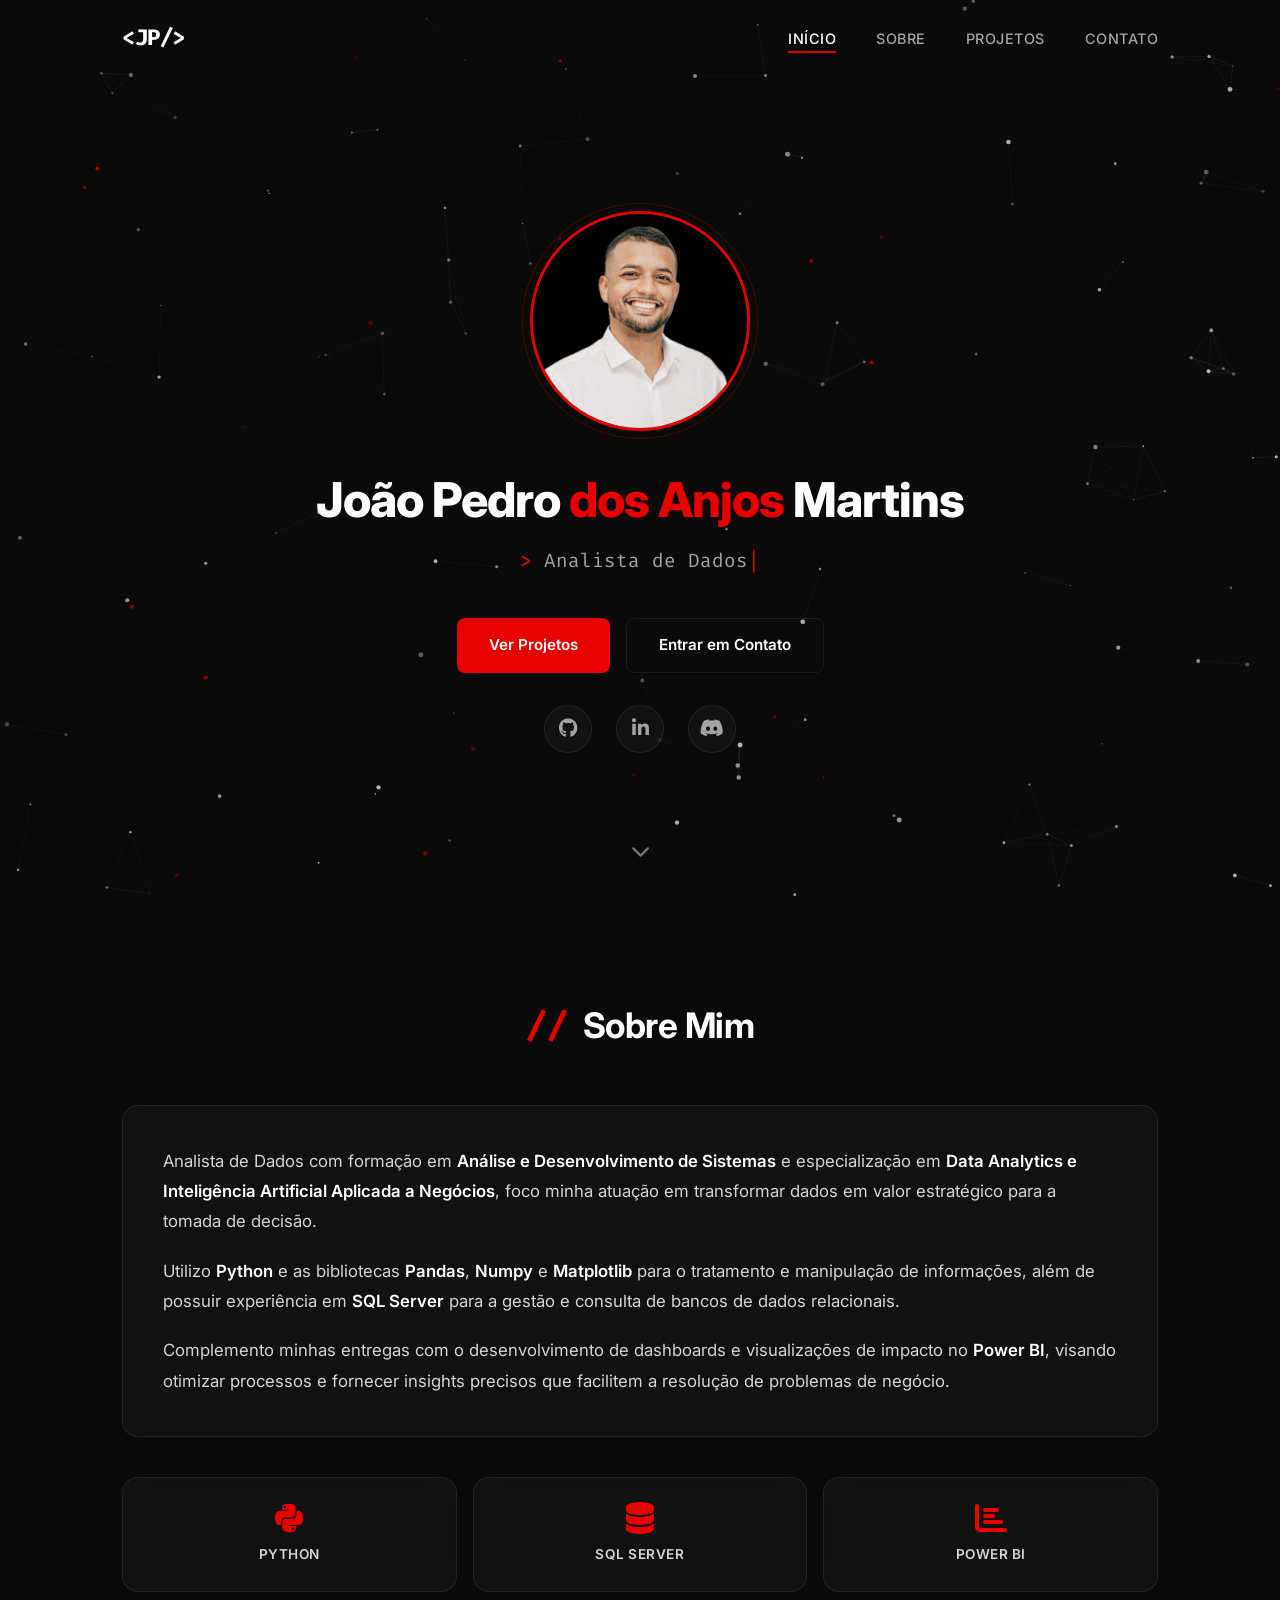
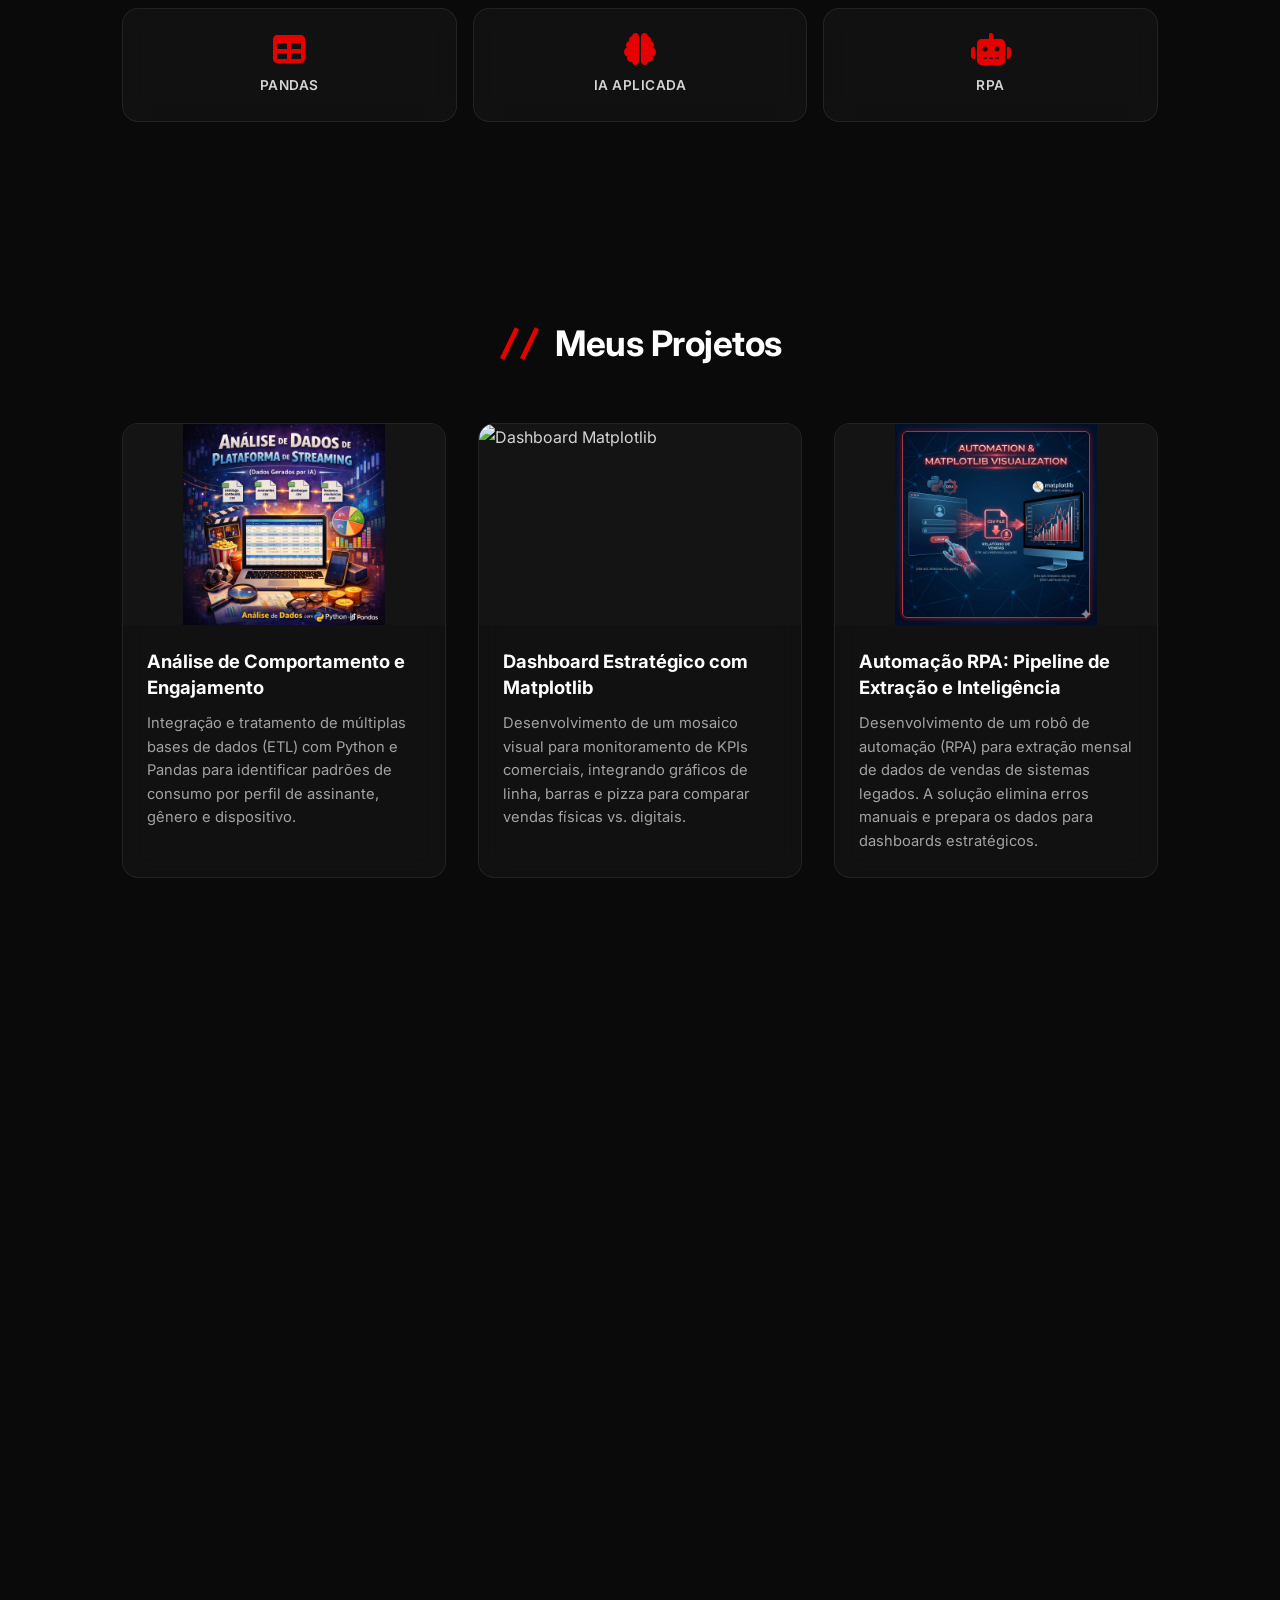
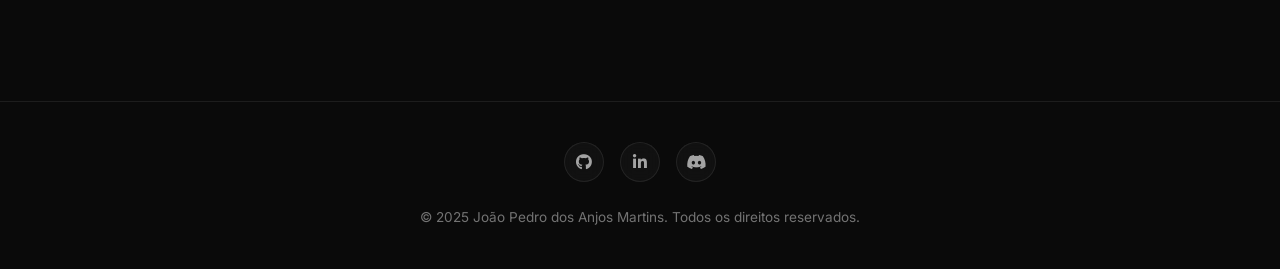
==== index.html @ c8c02a1f "acrescentei redes sociais" ====
<!DOCTYPE html>
<html lang="pt-br">
<head>
    <meta charset="UTF-8">
    <meta name="viewport" content="width=device-width, initial-scale=1.0">
    <link rel="stylesheet" href="styles.css">
    <link rel="stylesheet" href="https://cdnjs.cloudflare.com/ajax/libs/font-awesome/6.5.1/css/all.min.css">
    <link href="https://fonts.googleapis.com/css2?family=Inter:wght@300;400;500;600;700;800&family=Fira+Code:wght@400;500&display=swap" rel="stylesheet">
    <title>João Pedro dos Anjos | Analista de Dados</title>
</head>
<body>

    <!-- Particle Canvas Background -->
    <canvas id="particleCanvas"></canvas>

    <!-- Navigation -->
    <nav class="navbar" id="navbar">
        <div class="nav-container">
            <a href="#inicio" class="nav-logo">&lt;JP/&gt;</a>
            <button class="nav-toggle" id="navToggle" aria-label="Menu">
                <span class="hamburger"></span>
            </button>
            <ul class="nav-menu" id="navMenu">
                <li><a href="#inicio" class="nav-link active">Início</a></li>
                <li><a href="#sobre" class="nav-link">Sobre</a></li>
                <li><a href="#projetos" class="nav-link">Projetos</a></li>
                <li><a href="#contato" class="nav-link">Contato</a></li>
            </ul>
        </div>
    </nav>

    <!-- Hero Section -->
    <section id="inicio" class="hero">
        <div class="hero-content">
            <div class="hero-image-wrapper">
                <img src="./img/joao.png" alt="João Pedro dos Anjos Martins" class="hero-photo">
                <div class="hero-image-ring"></div>
            </div>
            <h1 class="hero-title">
                João Pedro <span class="text-accent">dos Anjos</span> Martins
            </h1>
            <div class="hero-subtitle-wrapper">
                <span class="hero-subtitle-prefix">&gt;&nbsp;</span>
                <span class="hero-subtitle" id="typingText"></span>
                <span class="cursor">|</span>
            </div>
            <div class="hero-cta">
                <a href="#projetos" class="btn btn-primary">Ver Projetos</a>
                <a href="#contato" class="btn btn-outline">Entrar em Contato</a>
            </div>
            <div class="social-bar">
                <a href="https://github.com/DosAnjos013" target="_blank" rel="noopener noreferrer" class="social-link" aria-label="GitHub">
                    <span class="social-tooltip">GitHub</span>
                    <i class="fab fa-github"></i>
                </a>
                <a href="https://www.linkedin.com/in/jo%C3%A3o-pedro-dos-anjos-martins-842b7a15b" target="_blank" rel="noopener noreferrer" class="social-link" aria-label="LinkedIn">
                    <span class="social-tooltip">LinkedIn</span>
                    <i class="fab fa-linkedin-in"></i>
                </a>
                <a href="https://discord.com/users/DosAnjosM" target="_blank" rel="noopener noreferrer" class="social-link" aria-label="Discord">
                    <span class="social-tooltip">Discord</span>
                    <i class="fab fa-discord"></i>
                </a>

            </div>
        </div>
        <a href="#sobre" class="scroll-indicator" aria-label="Rolar para baixo">
            <i class="fas fa-chevron-down"></i>
        </a>
    </section>

    <!-- About Section -->
    <section id="sobre" class="section about">
        <div class="container">
            <h2 class="section-title">
                <span class="title-decoration">//</span> Sobre Mim
            </h2>
            <div class="about-content">
                <div class="about-card glass-card">
                    <p class="about-text">
                        Analista de Dados com formação em <strong>Análise e Desenvolvimento de Sistemas</strong> e especialização em <strong>Data Analytics e Inteligência Artificial Aplicada a Negócios</strong>, foco minha atuação em transformar dados em valor estratégico para a tomada de decisão.
                    </p>
                    <p class="about-text">
                        Utilizo <strong>Python</strong> e as bibliotecas <strong>Pandas</strong>, <strong>Numpy</strong> e <strong>Matplotlib</strong> para o tratamento e manipulação de informações, além de possuir experiência em <strong>SQL Server</strong> para a gestão e consulta de bancos de dados relacionais.
                    </p>
                    <p class="about-text">
                        Complemento minhas entregas com o desenvolvimento de dashboards e visualizações de impacto no <strong>Power BI</strong>, visando otimizar processos e fornecer insights precisos que facilitem a resolução de problemas de negócio.
                    </p>
                </div>
                <div class="skills-grid">
                    <div class="skill-item glass-card">
                        <i class="fab fa-python skill-icon"></i>
                        <span class="skill-name">Python</span>
                    </div>
                    <div class="skill-item glass-card">
                        <i class="fas fa-database skill-icon"></i>
                        <span class="skill-name">SQL Server</span>
                    </div>
                    <div class="skill-item glass-card">
                        <i class="fas fa-chart-bar skill-icon"></i>
                        <span class="skill-name">Power BI</span>
                    </div>
                    <div class="skill-item glass-card">
                        <i class="fas fa-table skill-icon"></i>
                        <span class="skill-name">Pandas</span>
                    </div>
                    <div class="skill-item glass-card">
                        <i class="fas fa-brain skill-icon"></i>
                        <span class="skill-name">IA Aplicada</span>
                    </div>
                    <div class="skill-item glass-card">
                        <i class="fas fa-robot skill-icon"></i>
                        <span class="skill-name">RPA</span>
                    </div>
                </div>
            </div>
        </div>
    </section>

    <!-- Projects Section -->
    <section id="projetos" class="section projects">
        <div class="container">
            <h2 class="section-title">
                <span class="title-decoration">//</span> Meus Projetos
            </h2>
            <div class="projects-grid">
                <article class="project-card glass-card">
                    <div class="project-image-wrapper">
                        <img src="./img/streaming.png" alt="Análise de Streaming" class="project-image">
                        <div class="project-overlay">
                            <span class="project-tag">Python</span>
                            <span class="project-tag">Pandas</span>
                            <span class="project-tag">ETL</span>
                        </div>
                    </div>
                    <div class="project-info">
                        <h3 class="project-title">Análise de Comportamento e Engajamento</h3>
                        <p class="project-description">Integração e tratamento de múltiplas bases de dados (ETL) com Python e Pandas para identificar padrões de consumo por perfil de assinante, gênero e dispositivo.</p>
                    </div>
                </article>

                <article class="project-card glass-card">
                    <div class="project-image-wrapper">
                        <img src="./img/mosaico.png" alt="Dashboard Matplotlib" class="project-image">
                        <div class="project-overlay">
                            <span class="project-tag">Matplotlib</span>
                            <span class="project-tag">KPIs</span>
                            <span class="project-tag">Data Viz</span>
                        </div>
                    </div>
                    <div class="project-info">
                        <h3 class="project-title">Dashboard Estratégico com Matplotlib</h3>
                        <p class="project-description">Desenvolvimento de um mosaico visual para monitoramento de KPIs comerciais, integrando gráficos de linha, barras e pizza para comparar vendas físicas vs. digitais.</p>
                    </div>
                </article>

                <article class="project-card glass-card">
                    <div class="project-image-wrapper">
                        <img src="./img/automacao.png" alt="Automação RPA" class="project-image">
                        <div class="project-overlay">
                            <span class="project-tag">RPA</span>
                            <span class="project-tag">Automação</span>
                            <span class="project-tag">Pipeline</span>
                        </div>
                    </div>
                    <div class="project-info">
                        <h3 class="project-title">Automação RPA: Pipeline de Extração e Inteligência</h3>
                        <p class="project-description">Desenvolvimento de um robô de automação (RPA) para extração mensal de dados de vendas de sistemas legados. A solução elimina erros manuais e prepara os dados para dashboards estratégicos.</p>
                    </div>
                </article>
            </div>
        </div>
    </section>

    <!-- Contact Section -->
    <section id="contato" class="section contact">
        <div class="container">
            <h2 class="section-title">
                <span class="title-decoration">//</span> Vamos Transformar Dados em Valor?
            </h2>
            <form id="formulario" class="contact-form glass-card" onsubmit="enviarWhats(event)">
                <div class="form-group">
                    <label for="nome" class="form-label">Nome</label>
                    <input type="text" id="nome" class="form-input" placeholder="Seu nome" required>
                </div>
                <div class="form-group">
                    <label for="mensagem" class="form-label">Mensagem</label>
                    <textarea id="mensagem" class="form-input form-textarea" placeholder="Escreva sua mensagem..." rows="5" required></textarea>
                </div>
                <button type="submit" class="btn btn-primary btn-full">
                    <i class="fab fa-whatsapp"></i> Solicitar um Insight
                </button>
            </form>
        </div>
    </section>

    <!-- Footer -->
    <footer class="footer">
        <div class="container">
            <div class="footer-content">
                <div class="footer-social">
                    <a href="https://github.com/DosAnjos013" target="_blank" rel="noopener noreferrer" class="social-link" aria-label="GitHub">
                        <i class="fab fa-github"></i>
                    </a>
                    <a href="https://www.linkedin.com/in/jo%C3%A3o-pedro-dos-anjos-martins-842b7a15b" target="_blank" rel="noopener noreferrer" class="social-link" aria-label="LinkedIn">
                        <i class="fab fa-linkedin-in"></i>
                    </a>
                    <a href="https://discord.com/users/DosAnjosM" target="_blank" rel="noopener noreferrer" class="social-link" aria-label="Discord">
                        <i class="fab fa-discord"></i>
                    </a>
                    
                </div>
                <p class="footer-text">&copy; 2025 João Pedro dos Anjos Martins. Todos os direitos reservados.</p>
            </div>
        </div>
    </footer>

    <script>
        // ========== INTERACTIVE PARTICLE BACKGROUND ==========
        var canvas = document.getElementById('particleCanvas');
        var ctx = canvas.getContext('2d');
        var particles = [];
        var mouse = { x: null, y: null, radius: 150 };
        var animationId;

        function resizeCanvas() {
            canvas.width = window.innerWidth;
            canvas.height = window.innerHeight;
        }
        resizeCanvas();
        window.addEventListener('resize', resizeCanvas);

        function createParticle() {
            return {
                x: Math.random() * canvas.width,
                y: Math.random() * canvas.height,
                size: Math.random() * 2 + 0.5,
                speedX: (Math.random() - 0.5) * 0.8,
                speedY: (Math.random() - 0.5) * 0.8,
                isRed: Math.random() < 0.15,
                opacity: Math.random() * 0.5 + 0.2
            };
        }

        function updateParticle(p) {
            p.x += p.speedX;
            p.y += p.speedY;
            if (p.x > canvas.width) p.x = 0;
            if (p.x < 0) p.x = canvas.width;
            if (p.y > canvas.height) p.y = 0;
            if (p.y < 0) p.y = canvas.height;
            if (mouse.x !== null && mouse.y !== null) {
                var dx = mouse.x - p.x;
                var dy = mouse.y - p.y;
                var dist = Math.sqrt(dx * dx + dy * dy);
                if (dist < mouse.radius) {
                    var force = (mouse.radius - dist) / mouse.radius;
                    p.x -= dx * force * 0.02;
                    p.y -= dy * force * 0.02;
                }
            }
        }

        function drawParticle(p) {
            ctx.beginPath();
            ctx.arc(p.x, p.y, p.size, 0, Math.PI * 2);
            if (p.isRed) {
                ctx.fillStyle = 'rgba(230, 0, 0, ' + p.opacity + ')';
            } else {
                ctx.fillStyle = 'rgba(255, 255, 255, ' + p.opacity + ')';
            }
            ctx.fill();
        }

        function initParticles() {
            particles = [];
            var count = Math.min(Math.floor((canvas.width * canvas.height) / 8000), 150);
            for (var i = 0; i < count; i++) {
                particles.push(createParticle());
            }
        }
        initParticles();
        window.addEventListener('resize', initParticles);

        function connectParticles() {
            var maxDist = 120;
            for (var a = 0; a < particles.length; a++) {
                for (var b = a + 1; b < particles.length; b++) {
                    var dx = particles[a].x - particles[b].x;
                    var dy = particles[a].y - particles[b].y;
                    var dist = Math.sqrt(dx * dx + dy * dy);
                    if (dist < maxDist) {
                        var opacity = (1 - dist / maxDist) * 0.15;
                        if (particles[a].isRed || particles[b].isRed) {
                            ctx.strokeStyle = 'rgba(230, 0, 0, ' + opacity + ')';
                        } else {
                            ctx.strokeStyle = 'rgba(255, 255, 255, ' + opacity + ')';
                        }
                        ctx.lineWidth = 0.5;
                        ctx.beginPath();
                        ctx.moveTo(particles[a].x, particles[a].y);
                        ctx.lineTo(particles[b].x, particles[b].y);
                        ctx.stroke();
                    }
                }
            }
        }

        function animateParticles() {
            ctx.clearRect(0, 0, canvas.width, canvas.height);
            for (var i = 0; i < particles.length; i++) {
                updateParticle(particles[i]);
                drawParticle(particles[i]);
            }
            connectParticles();
            animationId = requestAnimationFrame(animateParticles);
        }
        animateParticles();

        window.addEventListener('mousemove', function(e) {
            mouse.x = e.x;
            mouse.y = e.y;
        });
        window.addEventListener('mouseleave', function() {
            mouse.x = null;
            mouse.y = null;
        });
        window.addEventListener('touchmove', function(e) {
            mouse.x = e.touches[0].clientX;
            mouse.y = e.touches[0].clientY;
        });
        window.addEventListener('touchend', function() {
            mouse.x = null;
            mouse.y = null;
        });

        // ========== TYPING EFFECT ==========
        var typingTexts = [
            'Analista de Dados',
            'Python Developer',
            'Power BI Specialist',
            'Data-Driven Problem Solver'
        ];
        var txtIdx = 0;
        var chrIdx = 0;
        var deleting = false;
        var typingEl = document.getElementById('typingText');

        function typeEffect() {
            var cur = typingTexts[txtIdx];
            if (deleting) {
                typingEl.textContent = cur.substring(0, chrIdx - 1);
                chrIdx--;
            } else {
                typingEl.textContent = cur.substring(0, chrIdx + 1);
                chrIdx++;
            }
            var spd = deleting ? 40 : 80;
            if (!deleting && chrIdx === cur.length) {
                spd = 2000;
                deleting = true;
            } else if (deleting && chrIdx === 0) {
                deleting = false;
                txtIdx = (txtIdx + 1) % typingTexts.length;
                spd = 500;
            }
            setTimeout(typeEffect, spd);
        }
        typeEffect();

        // ========== NAVBAR SCROLL EFFECT ==========
        var navbarEl = document.getElementById('navbar');
        window.addEventListener('scroll', function() {
            if (window.scrollY > 50) {
                navbarEl.classList.add('scrolled');
            } else {
                navbarEl.classList.remove('scrolled');
            }
        });

        // ========== MOBILE MENU ==========
        var navToggle = document.getElementById('navToggle');
        var navMenu = document.getElementById('navMenu');
        navToggle.addEventListener('click', function() {
            navToggle.classList.toggle('active');
            navMenu.classList.toggle('active');
        });
        document.querySelectorAll('.nav-link').forEach(function(link) {
            link.addEventListener('click', function() {
                navToggle.classList.remove('active');
                navMenu.classList.remove('active');
            });
        });

        // ========== ACTIVE NAV LINK ON SCROLL ==========
        var allSections = document.querySelectorAll('section');
        var allNavLinks = document.querySelectorAll('.nav-link');
        window.addEventListener('scroll', function() {
            var current = '';
            allSections.forEach(function(section) {
                var sectionTop = section.offsetTop - 100;
                if (window.scrollY >= sectionTop) {
                    current = section.getAttribute('id');
                }
            });
            allNavLinks.forEach(function(link) {
                link.classList.remove('active');
                if (link.getAttribute('href') === '#' + current) {
                    link.classList.add('active');
                }
            });
        });

        // ========== SCROLL REVEAL ANIMATION ==========
        var obsOpts = { threshold: 0.1, rootMargin: '0px 0px -50px 0px' };
        var observer = new IntersectionObserver(function(entries) {
            entries.forEach(function(entry) {
                if (entry.isIntersecting) {
                    entry.target.classList.add('revealed');
                }
            });
        }, obsOpts);
        document.querySelectorAll('.glass-card, .section-title, .skill-item').forEach(function(el) {
            el.classList.add('reveal');
            observer.observe(el);
        });

        // ========== WHATSAPP FUNCTION ==========
        function enviarWhats(event) {
            event.preventDefault();
            var nome = document.getElementById('nome').value;
            var mensagem = document.getElementById('mensagem').value;
            var telefone = '5513974239973';
            var texto = 'Ol\u00e1! Me chamo ' + nome + ', ' + mensagem;
            var msgFormatada = encodeURIComponent(texto);
            var url = 'https://api.whatsapp.com/send?phone=' + telefone + '&text=' + msgFormatada;
            window.open(url, '_blank');
        }
    </script>

</body>
</html>
---- styles.css ----
/* ========== RESET & BASE ========== */
* {
    margin: 0;
    padding: 0;
    box-sizing: border-box;
}

html {
    scroll-behavior: smooth;
    font-size: 16px;
}

:root {
    --red: #E60000;
    --red-dark: #B30000;
    --red-glow: rgba(230, 0, 0, 0.3);
    --white: #FFFFFF;
    --gray-100: #F5F5F5;
    --gray-300: #D4D4D4;
    --gray-400: #A3A3A3;
    --gray-500: #737373;
    --black: #0A0A0A;
    --black-light: #141414;
    --black-card: #1A1A1A;
    --glass-bg: rgba(255, 255, 255, 0.03);
    --glass-border: rgba(255, 255, 255, 0.08);
    --font-main: 'Inter', -apple-system, BlinkMacSystemFont, 'Segoe UI', sans-serif;
    --font-code: 'Fira Code', monospace;
}

body {
    font-family: var(--font-main);
    background-color: var(--black);
    color: var(--gray-300);
    line-height: 1.7;
    overflow-x: hidden;
}

/* ========== CANVAS BACKGROUND ========== */
#particleCanvas {
    position: fixed;
    top: 0;
    left: 0;
    width: 100%;
    height: 100%;
    z-index: 0;
    pointer-events: none;
}

/* ========== UTILITY ========== */
.container {
    max-width: 1100px;
    margin: 0 auto;
    padding: 0 2rem;
}

.text-accent {
    color: var(--red);
}

.section {
    padding: 6rem 0;
    position: relative;
    z-index: 1;
}

/* ========== GLASS CARD ========== */
.glass-card {
    background: var(--glass-bg);
    border: 1px solid var(--glass-border);
    border-radius: 16px;
    backdrop-filter: blur(12px);
    -webkit-backdrop-filter: blur(12px);
}

/* ========== SCROLL REVEAL ========== */
.reveal {
    opacity: 0;
    transform: translateY(30px);
    transition: opacity 0.8s ease, transform 0.8s ease;
}

.reveal.revealed {
    opacity: 1;
    transform: translateY(0);
}

/* ========== NAVIGATION ========== */
.navbar {
    position: fixed;
    top: 0;
    left: 0;
    width: 100%;
    z-index: 1000;
    padding: 1.2rem 0;
    transition: all 0.4s ease;
    background: transparent;
}

.navbar.scrolled {
    background: rgba(10, 10, 10, 0.95);
    backdrop-filter: blur(20px);
    -webkit-backdrop-filter: blur(20px);
    border-bottom: 1px solid var(--glass-border);
    padding: 0.8rem 0;
}

.nav-container {
    max-width: 1100px;
    margin: 0 auto;
    padding: 0 2rem;
    display: flex;
    justify-content: space-between;
    align-items: center;
}

.nav-logo {
    font-family: var(--font-code);
    font-size: 1.4rem;
    font-weight: 700;
    color: var(--white);
    text-decoration: none;
    letter-spacing: -0.5px;
    transition: color 0.3s ease;
}

.nav-logo:hover {
    color: var(--red);
}

.nav-menu {
    display: flex;
    list-style: none;
    gap: 2.5rem;
    align-items: center;
}

.nav-link {
    text-decoration: none;
    color: var(--gray-400);
    font-size: 0.9rem;
    font-weight: 500;
    letter-spacing: 0.5px;
    text-transform: uppercase;
    position: relative;
    padding: 0.3rem 0;
    transition: color 0.3s ease;
}

.nav-link::after {
    content: '';
    position: absolute;
    bottom: -2px;
    left: 0;
    width: 0;
    height: 2px;
    background: var(--red);
    transition: width 0.3s ease;
}

.nav-link:hover,
.nav-link.active {
    color: var(--white);
}

.nav-link:hover::after,
.nav-link.active::after {
    width: 100%;
}

/* Hamburger */
.nav-toggle {
    display: none;
    background: none;
    border: none;
    cursor: pointer;
    padding: 0.5rem;
    z-index: 1001;
}

.hamburger {
    display: block;
    width: 24px;
    height: 2px;
    background: var(--white);
    position: relative;
    transition: all 0.3s ease;
}

.hamburger::before,
.hamburger::after {
    content: '';
    position: absolute;
    width: 24px;
    height: 2px;
    background: var(--white);
    transition: all 0.3s ease;
}

.hamburger::before {
    top: -7px;
}

.hamburger::after {
    top: 7px;
}

.nav-toggle.active .hamburger {
    background: transparent;
}

.nav-toggle.active .hamburger::before {
    top: 0;
    transform: rotate(45deg);
    background: var(--red);
}

.nav-toggle.active .hamburger::after {
    top: 0;
    transform: rotate(-45deg);
    background: var(--red);
}

/* ========== HERO ========== */
.hero {
    min-height: 100vh;
    display: flex;
    flex-direction: column;
    justify-content: center;
    align-items: center;
    text-align: center;
    padding: 8rem 2rem 4rem;
    position: relative;
    z-index: 1;
}

.hero-content {
    max-width: 800px;
}

.hero-image-wrapper {
    position: relative;
    width: 220px;
    height: 220px;
    margin: 0 auto 2.5rem;
}

.hero-photo {
    width: 220px;
    height: 220px;
    border-radius: 50%;
    object-fit: cover;
    border: 3px solid var(--red);
    position: relative;
    z-index: 2;
    animation: float 6s ease-in-out infinite;
}

.hero-image-ring {
    position: absolute;
    top: -8px;
    left: -8px;
    width: 236px;
    height: 236px;
    border-radius: 50%;
    border: 1px solid rgba(230, 0, 0, 0.3);
    animation: float 6s ease-in-out infinite reverse;
    z-index: 1;
}

.hero-title {
    font-size: 3rem;
    font-weight: 800;
    color: var(--white);
    line-height: 1.2;
    margin-bottom: 1rem;
    letter-spacing: -1px;
}

.hero-subtitle-wrapper {
    font-family: var(--font-code);
    font-size: 1.2rem;
    color: var(--gray-400);
    margin-bottom: 2.5rem;
    display: flex;
    justify-content: center;
    align-items: center;
    gap: 0;
}

.hero-subtitle-prefix {
    color: var(--red);
    font-weight: 500;
}

.cursor {
    color: var(--red);
    animation: blink 1s step-end infinite;
}

@keyframes blink {
    0%, 100% { opacity: 1; }
    50% { opacity: 0; }
}

/* Buttons */
.hero-cta {
    display: flex;
    gap: 1rem;
    justify-content: center;
    flex-wrap: wrap;
}

.btn {
    display: inline-flex;
    align-items: center;
    gap: 0.5rem;
    padding: 0.85rem 2rem;
    border-radius: 8px;
    font-size: 0.95rem;
    font-weight: 600;
    text-decoration: none;
    cursor: pointer;
    transition: all 0.3s ease;
    border: none;
}

.btn-primary {
    background: var(--red);
    color: var(--white);
}

.btn-primary:hover {
    background: var(--red-dark);
    box-shadow: 0 8px 30px var(--red-glow);
    transform: translateY(-2px);
}

.btn-outline {
    background: transparent;
    color: var(--white);
    border: 1px solid var(--glass-border);
}

.btn-outline:hover {
    border-color: var(--red);
    color: var(--red);
    transform: translateY(-2px);
}

.btn-full {
    width: 100%;
    justify-content: center;
    font-size: 1rem;
    padding: 1rem;
}

/* Scroll Indicator */
.scroll-indicator {
    position: absolute;
    bottom: 2rem;
    left: 50%;
    transform: translateX(-50%);
    color: var(--gray-500);
    font-size: 1.2rem;
    animation: bounce 2s infinite;
    text-decoration: none;
    z-index: 2;
}

@keyframes bounce {
    0%, 20%, 50%, 80%, 100% { transform: translateX(-50%) translateY(0); }
    40% { transform: translateX(-50%) translateY(-10px); }
    60% { transform: translateX(-50%) translateY(-5px); }
}

@keyframes float {
    0%, 100% { transform: translateY(0); }
    50% { transform: translateY(-15px); }
}

/* ========== SECTION TITLE ========== */
.section-title {
    font-size: 2.2rem;
    font-weight: 700;
    color: var(--white);
    text-align: center;
    margin-bottom: 3rem;
    letter-spacing: -0.5px;
}

.title-decoration {
    color: var(--red);
    font-family: var(--font-code);
    margin-right: 0.5rem;
}

/* ========== ABOUT ========== */
.about-content {
    display: grid;
    gap: 2.5rem;
}

.about-card {
    padding: 2.5rem;
}

.about-text {
    font-size: 1.05rem;
    color: var(--gray-300);
    margin-bottom: 1.2rem;
    line-height: 1.8;
}

.about-text:last-child {
    margin-bottom: 0;
}

.about-text strong {
    color: var(--white);
    font-weight: 600;
}

.skills-grid {
    display: grid;
    grid-template-columns: repeat(3, 1fr);
    gap: 1rem;
}

.skill-item {
    display: flex;
    flex-direction: column;
    align-items: center;
    gap: 0.6rem;
    padding: 1.5rem 1rem;
    text-align: center;
    transition: all 0.3s ease;
}

.skill-item:hover {
    border-color: var(--red);
    transform: translateY(-4px);
    box-shadow: 0 8px 25px rgba(230, 0, 0, 0.1);
}

.skill-icon {
    font-size: 2rem;
    color: var(--red);
}

.skill-name {
    font-size: 0.85rem;
    font-weight: 600;
    color: var(--gray-300);
    text-transform: uppercase;
    letter-spacing: 0.5px;
}

/* ========== PROJECTS ========== */
.projects-grid {
    display: grid;
    grid-template-columns: repeat(auto-fill, minmax(320px, 1fr));
    gap: 2rem;
}

.project-card {
    overflow: hidden;
    transition: all 0.4s cubic-bezier(0.4, 0, 0.2, 1);
    cursor: default;
}

.project-card:hover {
    transform: translateY(-8px);
    border-color: rgba(230, 0, 0, 0.3);
    box-shadow: 0 20px 40px rgba(0, 0, 0, 0.4);
}

.project-image-wrapper {
    position: relative;
    overflow: hidden;
}

.project-image {
    width: 100%;
    aspect-ratio: 16 / 10;
    object-fit: contain;
    background: var(--black-light);
    display: block;
    transition: transform 0.5s ease;
}

.project-card:hover .project-image {
    transform: scale(1.05);
}

.project-overlay {
    position: absolute;
    bottom: 0;
    left: 0;
    right: 0;
    padding: 1rem;
    background: linear-gradient(transparent, rgba(10, 10, 10, 0.9));
    display: flex;
    gap: 0.5rem;
    flex-wrap: wrap;
    opacity: 0;
    transform: translateY(10px);
    transition: all 0.3s ease;
}

.project-card:hover .project-overlay {
    opacity: 1;
    transform: translateY(0);
}

.project-tag {
    background: var(--red);
    color: var(--white);
    padding: 0.25rem 0.7rem;
    border-radius: 4px;
    font-size: 0.75rem;
    font-weight: 600;
    text-transform: uppercase;
    letter-spacing: 0.5px;
}

.project-info {
    padding: 1.5rem;
}

.project-title {
    font-size: 1.15rem;
    font-weight: 700;
    color: var(--white);
    margin-bottom: 0.7rem;
    line-height: 1.4;
}

.project-description {
    font-size: 0.92rem;
    color: var(--gray-400);
    line-height: 1.6;
}

/* ========== CONTACT ========== */
.contact-form {
    max-width: 600px;
    margin: 0 auto;
    padding: 2.5rem;
}

.form-group {
    margin-bottom: 1.5rem;
}

.form-label {
    display: block;
    font-size: 0.85rem;
    font-weight: 600;
    color: var(--gray-400);
    text-transform: uppercase;
    letter-spacing: 0.5px;
    margin-bottom: 0.5rem;
}

.form-input {
    width: 100%;
    padding: 0.9rem 1rem;
    background: rgba(255, 255, 255, 0.04);
    border: 1px solid var(--glass-border);
    border-radius: 8px;
    color: var(--white);
    font-family: var(--font-main);
    font-size: 0.95rem;
    outline: none;
    transition: all 0.3s ease;
}

.form-input:focus {
    border-color: var(--red);
    box-shadow: 0 0 0 3px var(--red-glow);
}

.form-input::placeholder {
    color: var(--gray-500);
}

.form-textarea {
    resize: vertical;
    min-height: 120px;
}

/* ========== SOCIAL LINKS ========== */
.social-bar {
    display: flex;
    justify-content: center;
    gap: 1.5rem;
    margin-top: 2rem;
}

.social-link {
    display: flex;
    align-items: center;
    justify-content: center;
    width: 48px;
    height: 48px;
    border-radius: 50%;
    border: 1px solid var(--glass-border);
    background: var(--glass-bg);
    color: var(--gray-400);
    font-size: 1.2rem;
    text-decoration: none;
    transition: all 0.3s ease;
    backdrop-filter: blur(8px);
    -webkit-backdrop-filter: blur(8px);
}

.social-link:hover {
    color: var(--white);
    border-color: var(--red);
    background: rgba(230, 0, 0, 0.15);
    transform: translateY(-4px);
    box-shadow: 0 8px 25px rgba(230, 0, 0, 0.2);
}

.social-link .social-tooltip {
    position: absolute;
    bottom: calc(100% + 8px);
    left: 50%;
    transform: translateX(-50%) translateY(4px);
    background: var(--black-card);
    color: var(--white);
    font-size: 0.75rem;
    font-weight: 500;
    padding: 0.35rem 0.7rem;
    border-radius: 6px;
    white-space: nowrap;
    opacity: 0;
    pointer-events: none;
    transition: all 0.25s ease;
    border: 1px solid var(--glass-border);
}

.social-link {
    position: relative;
}

.social-link:hover .social-tooltip {
    opacity: 1;
    transform: translateX(-50%) translateY(0);
}

/* ========== FOOTER ========== */
.footer {
    position: relative;
    z-index: 1;
    padding: 2.5rem 0;
    border-top: 1px solid var(--glass-border);
    text-align: center;
}

.footer-content {
    display: flex;
    flex-direction: column;
    align-items: center;
    gap: 1.5rem;
}

.footer-social {
    display: flex;
    gap: 1rem;
}

.footer-social .social-link {
    width: 40px;
    height: 40px;
    font-size: 1rem;
}

.footer-text {
    font-size: 0.85rem;
    color: var(--gray-500);
}

/* ========== RESPONSIVE ========== */
@media (max-width: 768px) {
    html {
        font-size: 15px;
    }

    .nav-toggle {
        display: block;
    }

    .nav-menu {
        position: fixed;
        top: 0;
        right: -100%;
        width: 70%;
        max-width: 300px;
        height: 100vh;
        background: rgba(10, 10, 10, 0.98);
        backdrop-filter: blur(20px);
        -webkit-backdrop-filter: blur(20px);
        flex-direction: column;
        justify-content: center;
        gap: 2rem;
        padding: 2rem;
        transition: right 0.4s ease;
        border-left: 1px solid var(--glass-border);
    }

    .nav-menu.active {
        right: 0;
    }

    .nav-link {
        font-size: 1.1rem;
    }

    .hero {
        padding: 6rem 1.5rem 3rem;
    }

    .hero-title {
        font-size: 2rem;
    }

    .hero-subtitle-wrapper {
        font-size: 1rem;
    }

    .hero-image-wrapper {
        width: 180px;
        height: 180px;
    }

    .hero-photo {
        width: 180px;
        height: 180px;
    }

    .hero-image-ring {
        width: 196px;
        height: 196px;
    }

    .section {
        padding: 4rem 0;
    }

    .section-title {
        font-size: 1.8rem;
    }

    .skills-grid {
        grid-template-columns: repeat(2, 1fr);
    }

    .projects-grid {
        grid-template-columns: 1fr;
    }

    .about-card {
        padding: 1.5rem;
    }

    .contact-form {
        padding: 1.5rem;
    }

    .hero-cta {
        flex-direction: column;
        align-items: center;
    }

    .btn {
        width: 100%;
        max-width: 280px;
        justify-content: center;
    }
}

@media (max-width: 480px) {
    html {
        font-size: 14px;
    }

    .hero-title {
        font-size: 1.7rem;
    }

    .hero-image-wrapper {
        width: 150px;
        height: 150px;
    }

    .hero-photo {
        width: 150px;
        height: 150px;
    }

    .hero-image-ring {
        width: 166px;
        height: 166px;
    }

    .skills-grid {
        grid-template-columns: repeat(2, 1fr);
        gap: 0.7rem;
    }

    .skill-item {
        padding: 1rem 0.5rem;
    }

    .container {
        padding: 0 1rem;
    }
}
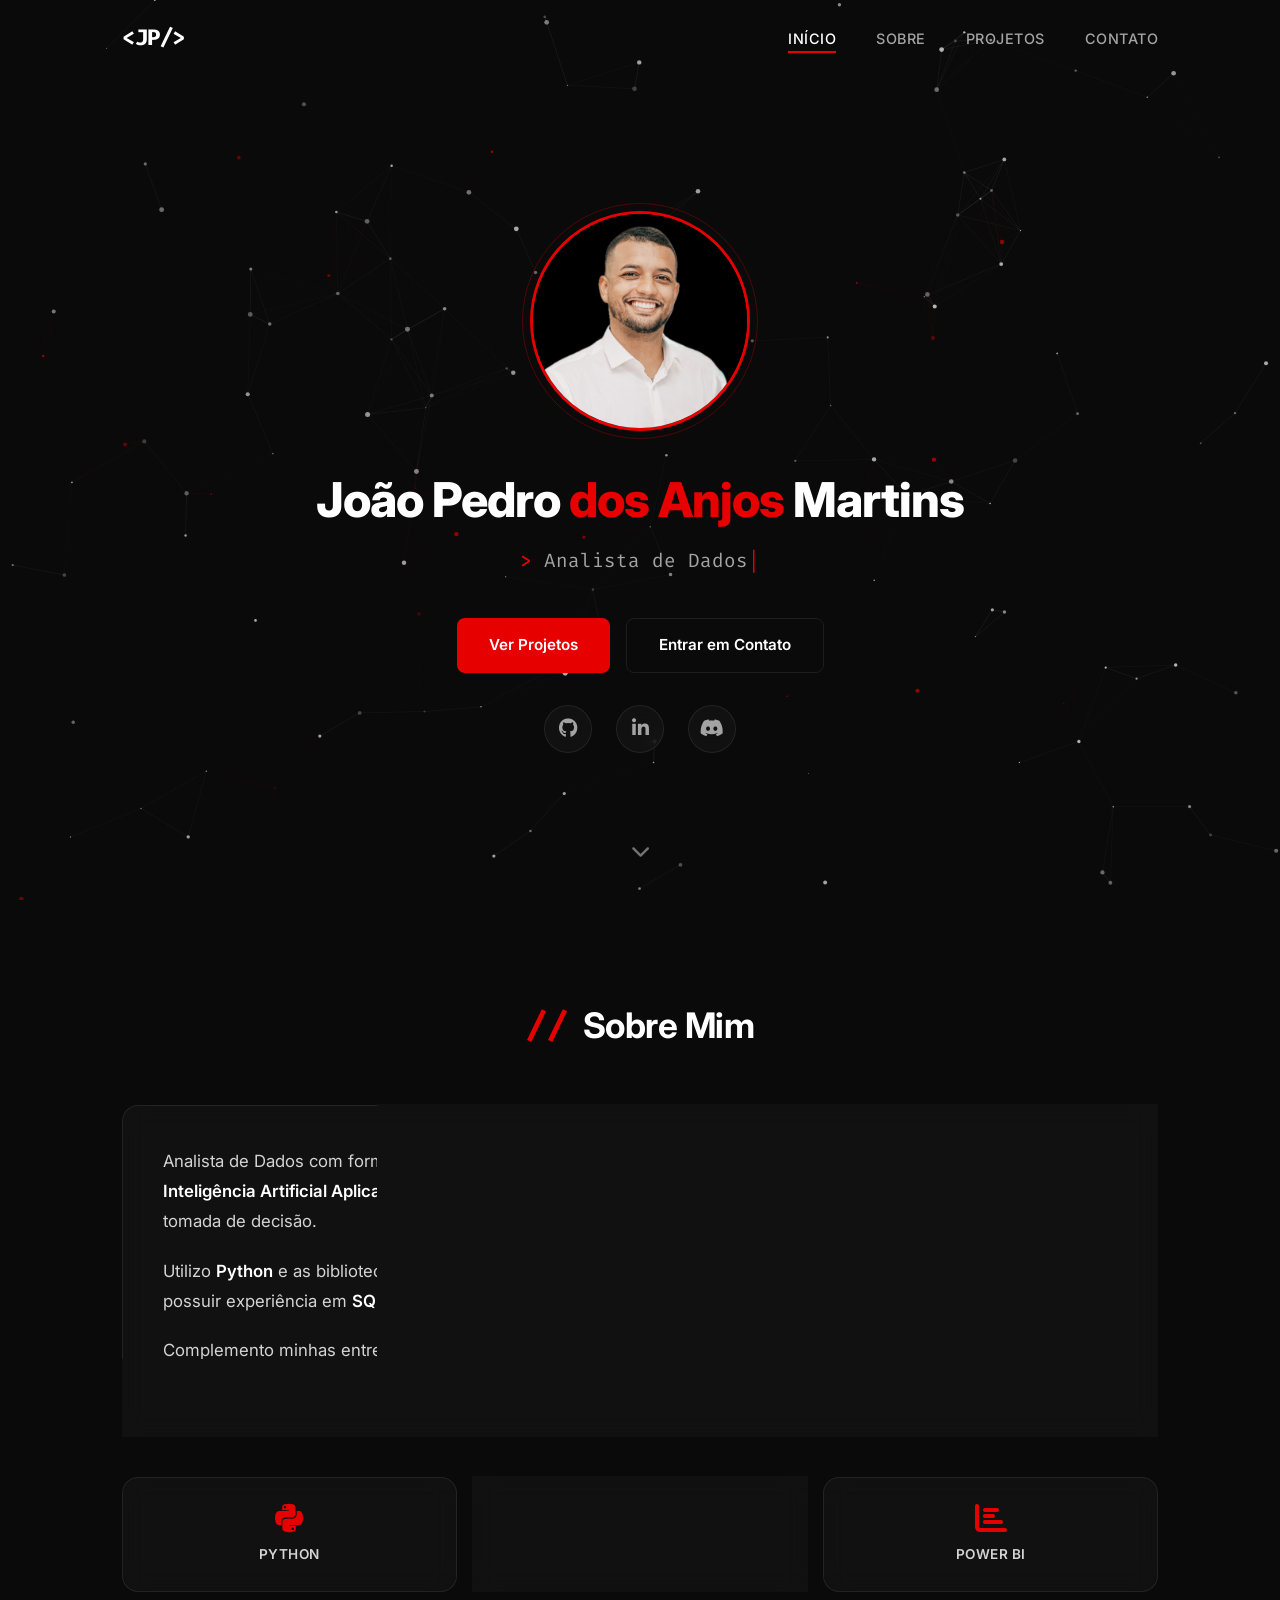
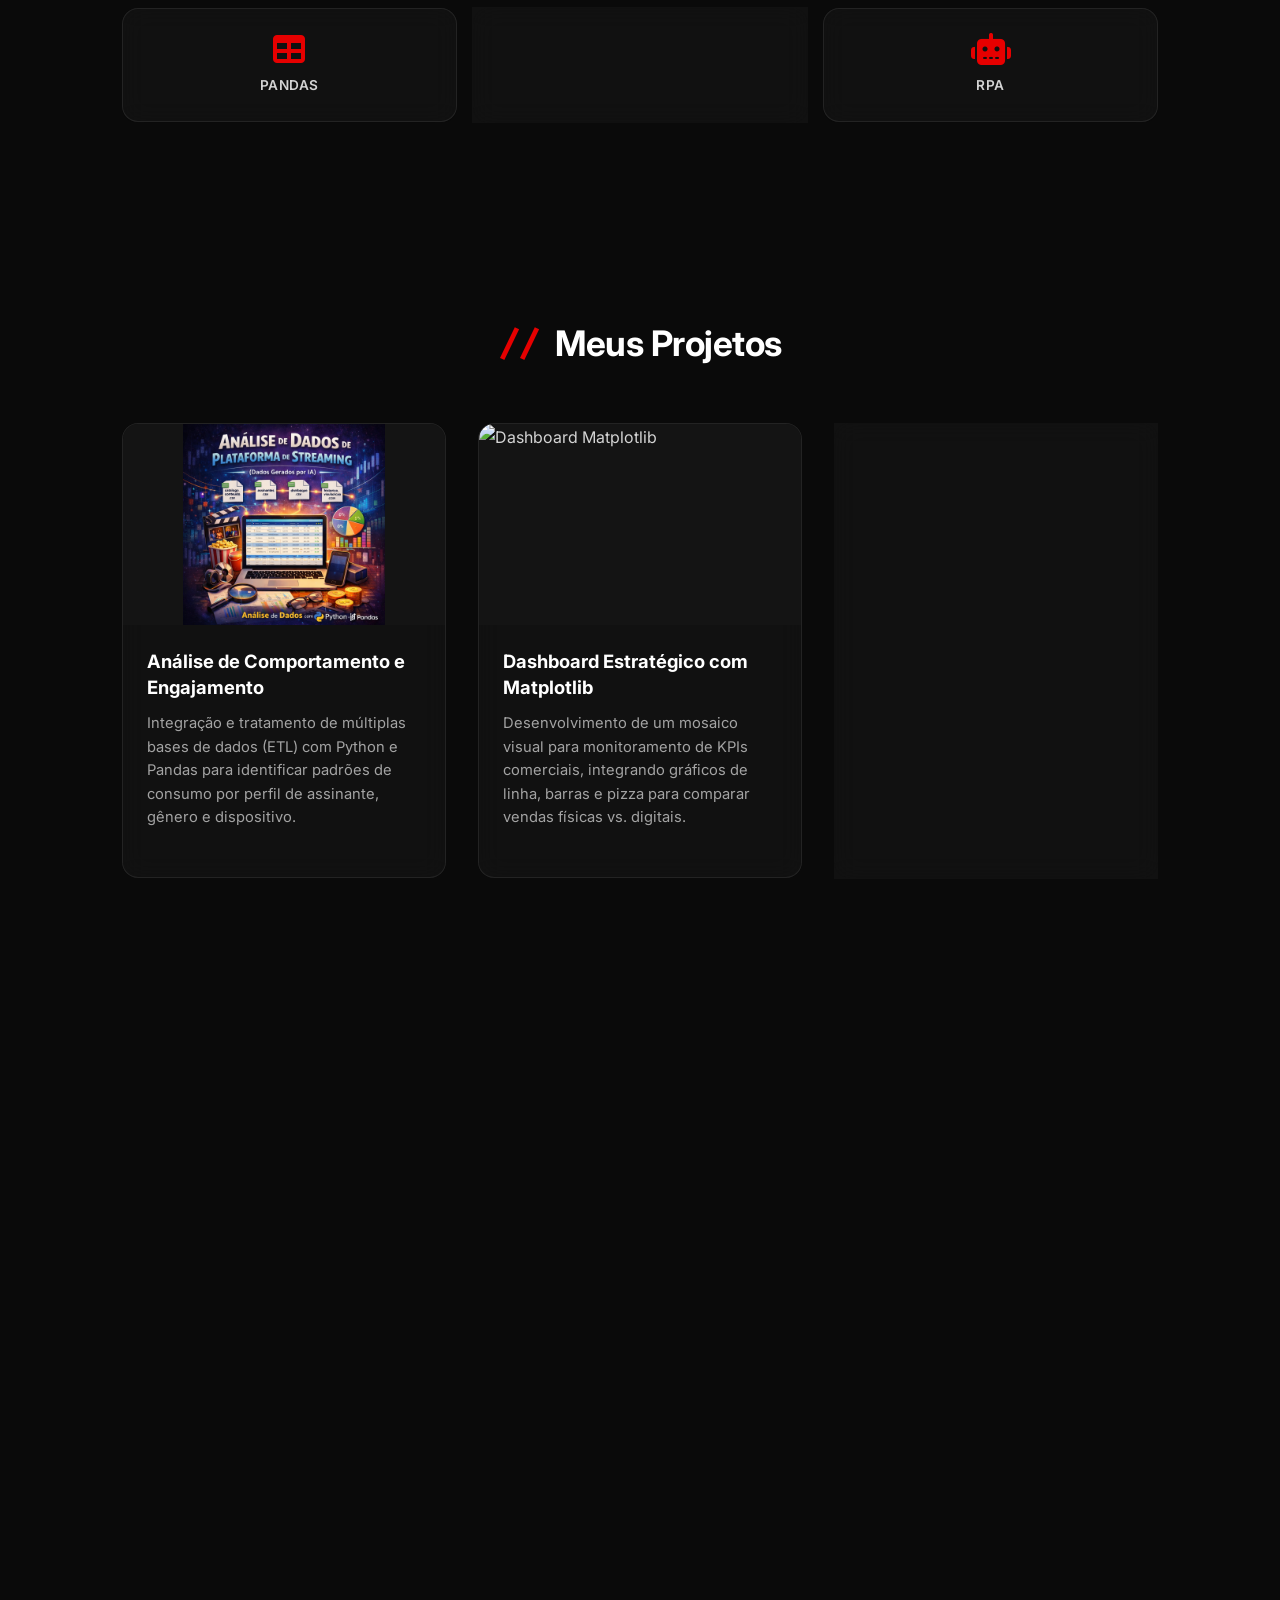
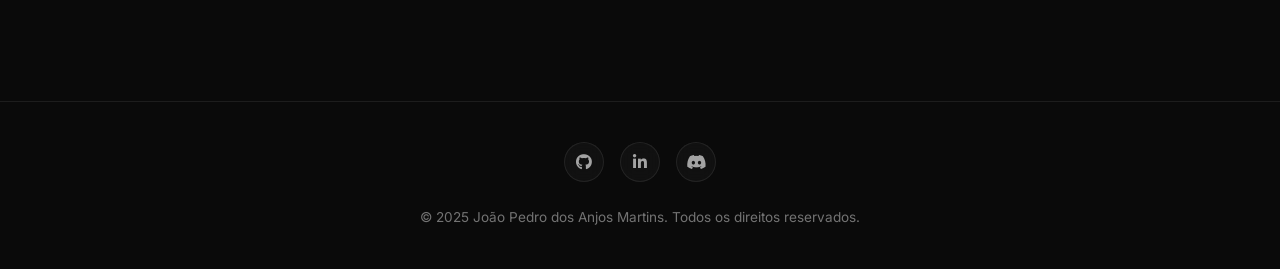
==== commit 4a093b14: "inclusão de icone" ====
--- a/index.html
+++ b/index.html
@@ -3,6 +3,7 @@
 <head>
     <meta charset="UTF-8">
     <meta name="viewport" content="width=device-width, initial-scale=1.0">
+    <link rel="icon" type="image/png" href="./img/icone-site.png">
     <link rel="stylesheet" href="styles.css">
     <link rel="stylesheet" href="https://cdnjs.cloudflare.com/ajax/libs/font-awesome/6.5.1/css/all.min.css">
     <link href="https://fonts.googleapis.com/css2?family=Inter:wght@300;400;500;600;700;800&family=Fira+Code:wght@400;500&display=swap" rel="stylesheet">
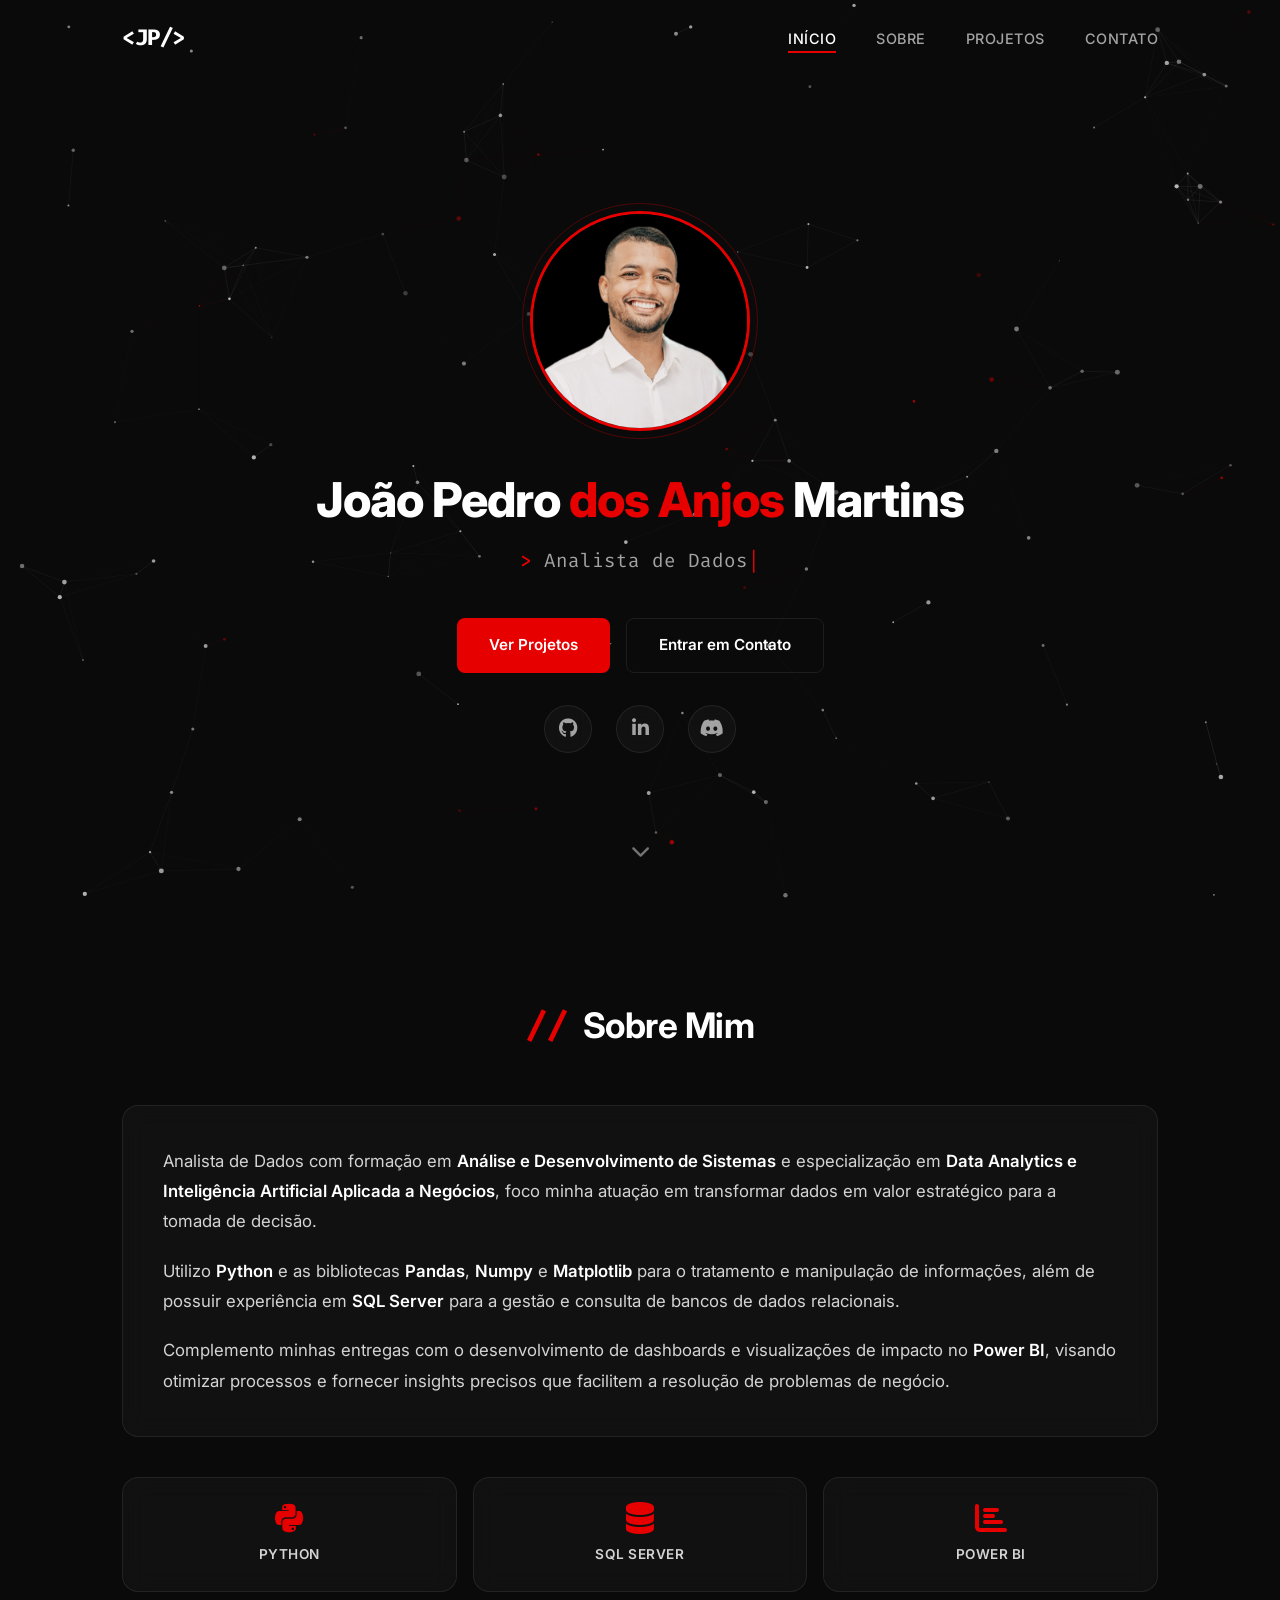
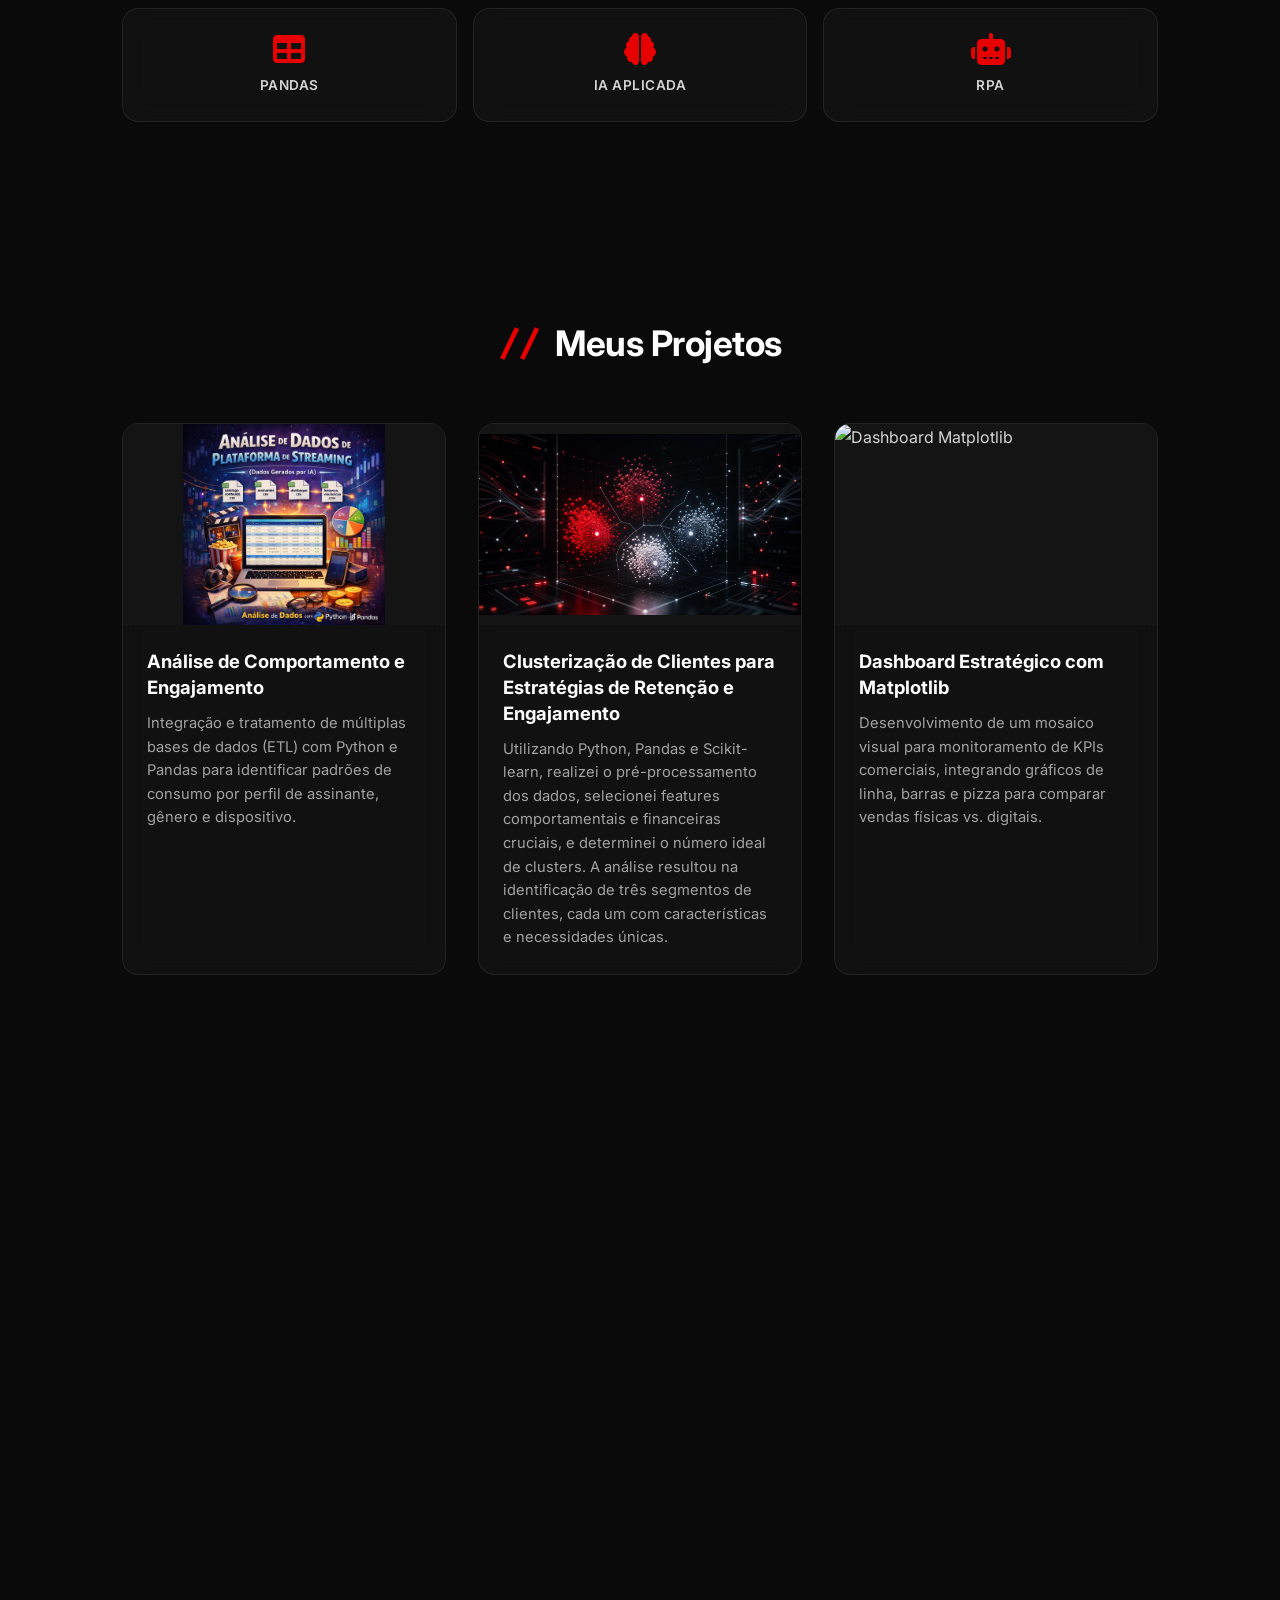
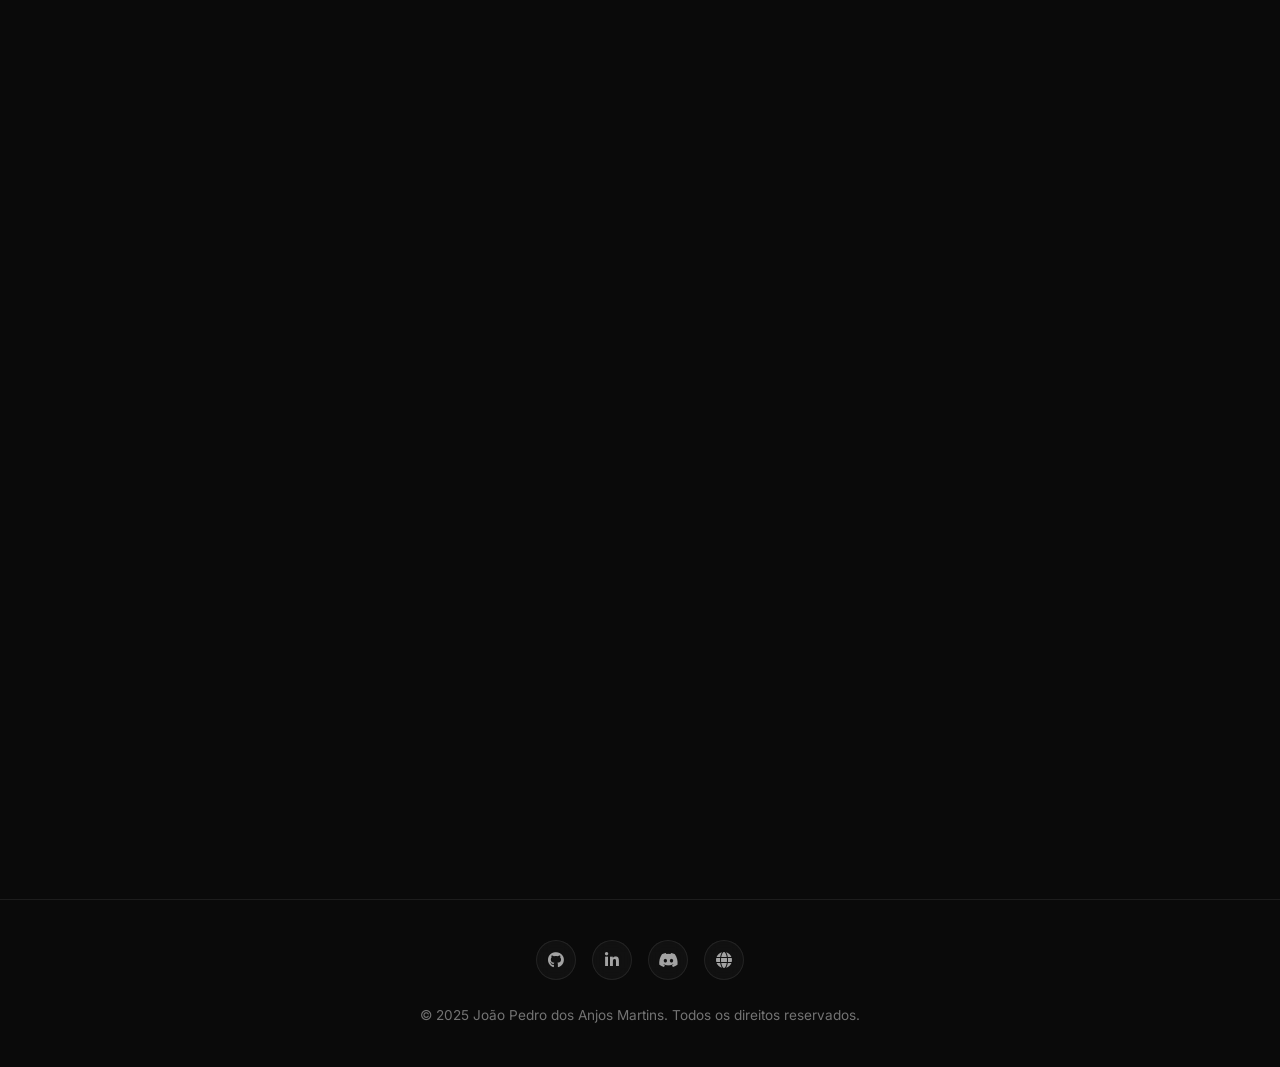
==== commit d14c71d2: "atualização do portfolio" ====
--- a/index.html
+++ b/index.html
@@ -3,7 +3,7 @@
 <head>
     <meta charset="UTF-8">
     <meta name="viewport" content="width=device-width, initial-scale=1.0">
-    <link rel="icon" type="image/png" href="./img/icone-site.png">
+    <link rel="icon" type="image/png" href="./icone-site.png">
     <link rel="stylesheet" href="styles.css">
     <link rel="stylesheet" href="https://cdnjs.cloudflare.com/ajax/libs/font-awesome/6.5.1/css/all.min.css">
     <link href="https://fonts.googleapis.com/css2?family=Inter:wght@300;400;500;600;700;800&family=Fira+Code:wght@400;500&display=swap" rel="stylesheet">
@@ -139,6 +139,21 @@
                         <p class="project-description">Integração e tratamento de múltiplas bases de dados (ETL) com Python e Pandas para identificar padrões de consumo por perfil de assinante, gênero e dispositivo.</p>
                     </div>
                 </article>
+                
+                <article class="project-card glass-card">
+                    <div class="project-image-wrapper">
+                        <img src="img/clusterizacao_portfolio.png" alt="Clusterizacao" class="project-image">
+                        <div class="project-overlay">
+                            <span class="project-tag">Python</span>
+                            <span class="project-tag">Pandas</span>
+                            <span class="project-tag">Scikit-learn</span>
+                        </div>
+                    </div>
+                    <div class="project-info">
+                        <h3 class="project-title">Clusterização de Clientes para Estratégias de Retenção e Engajamento</h3>
+                        <p class="project-description">Utilizando Python, Pandas e Scikit-learn, realizei o pré-processamento dos dados, selecionei features comportamentais e financeiras cruciais, e determinei o número ideal de clusters. A análise resultou na identificação de três segmentos de clientes, cada um com características e necessidades únicas.</p>
+                    </div>
+                </article>
 
                 <article class="project-card glass-card">
                     <div class="project-image-wrapper">
@@ -157,6 +172,21 @@
 
                 <article class="project-card glass-card">
                     <div class="project-image-wrapper">
+                        <img src="img/bank_churn_portfolio.png" alt="Clusterizacao" class="project-image">
+                        <div class="project-overlay">
+                            <span class="project-tag">Python</span>
+                            <span class="project-tag">Pandas</span>
+                            <span class="project-tag">SciPy</span>
+                        </div>
+                    </div>
+                    <div class="project-info">
+                        <h3 class="project-title">Previsão de Churn Bancário: Retenção de Clientes em um Cenário Competitivo</h3>
+                        <p class="project-description">Neste projeto, atuei na análise de um desafio crítico para um banco de médio porte: o aumento da taxa de churn (cancelamento de contas) em um mercado bancário cada vez mais competitivo. O objetivo foi identificar os fatores que levam os clientes a sair, prever a probabilidade de churn e propor ações estratégicas para retenção. Utilizando uma base de dados robusta com informações demográficas, comportamentais e transacionais, realizei uma análise exploratória aprofundada.</p>
+                    </div>
+                </article>
+
+                <article class="project-card glass-card">
+                    <div class="project-image-wrapper">
                         <img src="./img/automacao.png" alt="Automação RPA" class="project-image">
                         <div class="project-overlay">
                             <span class="project-tag">RPA</span>
@@ -167,6 +197,21 @@
                     <div class="project-info">
                         <h3 class="project-title">Automação RPA: Pipeline de Extração e Inteligência</h3>
                         <p class="project-description">Desenvolvimento de um robô de automação (RPA) para extração mensal de dados de vendas de sistemas legados. A solução elimina erros manuais e prepara os dados para dashboards estratégicos.</p>
+                    </div>
+                </article>
+
+                <article class="project-card glass-card">
+                    <div class="project-image-wrapper">
+                        <img src="img/ifood_ab_test_portfolio.png" alt="Clusterizacao" class="project-image">
+                        <div class="project-overlay">
+                            <span class="project-tag">Python</span>
+                            <span class="project-tag">Pandas</span>
+                            <span class="project-tag">SciPy</span>
+                        </div>
+                    </div>
+                    <div class="project-info">
+                        <h3 class="project-title">Teste A/B e Análise de Campanhas Promocionais</h3>
+                        <p class="project-description">Neste projeto, explorei a aplicação de Testes A/B e análise de dados para otimizar campanhas promocionais em um cenário de varejo premium, inspirado no case do iFood. O objetivo foi avaliar a efetividade de diferentes estratégias de marketing e fornecer insights baseados em dados para futuras tomadas de decisão. Utilizando Python e bibliotecas como Pandas e SciPy, realizei uma análise detalhada dos dados de campanhas.</p>
                     </div>
                 </article>
             </div>
@@ -209,7 +254,9 @@
                     <a href="https://discord.com/users/DosAnjosM" target="_blank" rel="noopener noreferrer" class="social-link" aria-label="Discord">
                         <i class="fab fa-discord"></i>
                     </a>
-                    
+                    <a href="https://jpdosanjos.com.br/" target="_blank" rel="noopener noreferrer" class="social-link" aria-label="Website">
+                        <i class="fas fa-globe"></i>
+                    </a>
                 </div>
                 <p class="footer-text">&copy; 2025 João Pedro dos Anjos Martins. Todos os direitos reservados.</p>
             </div>
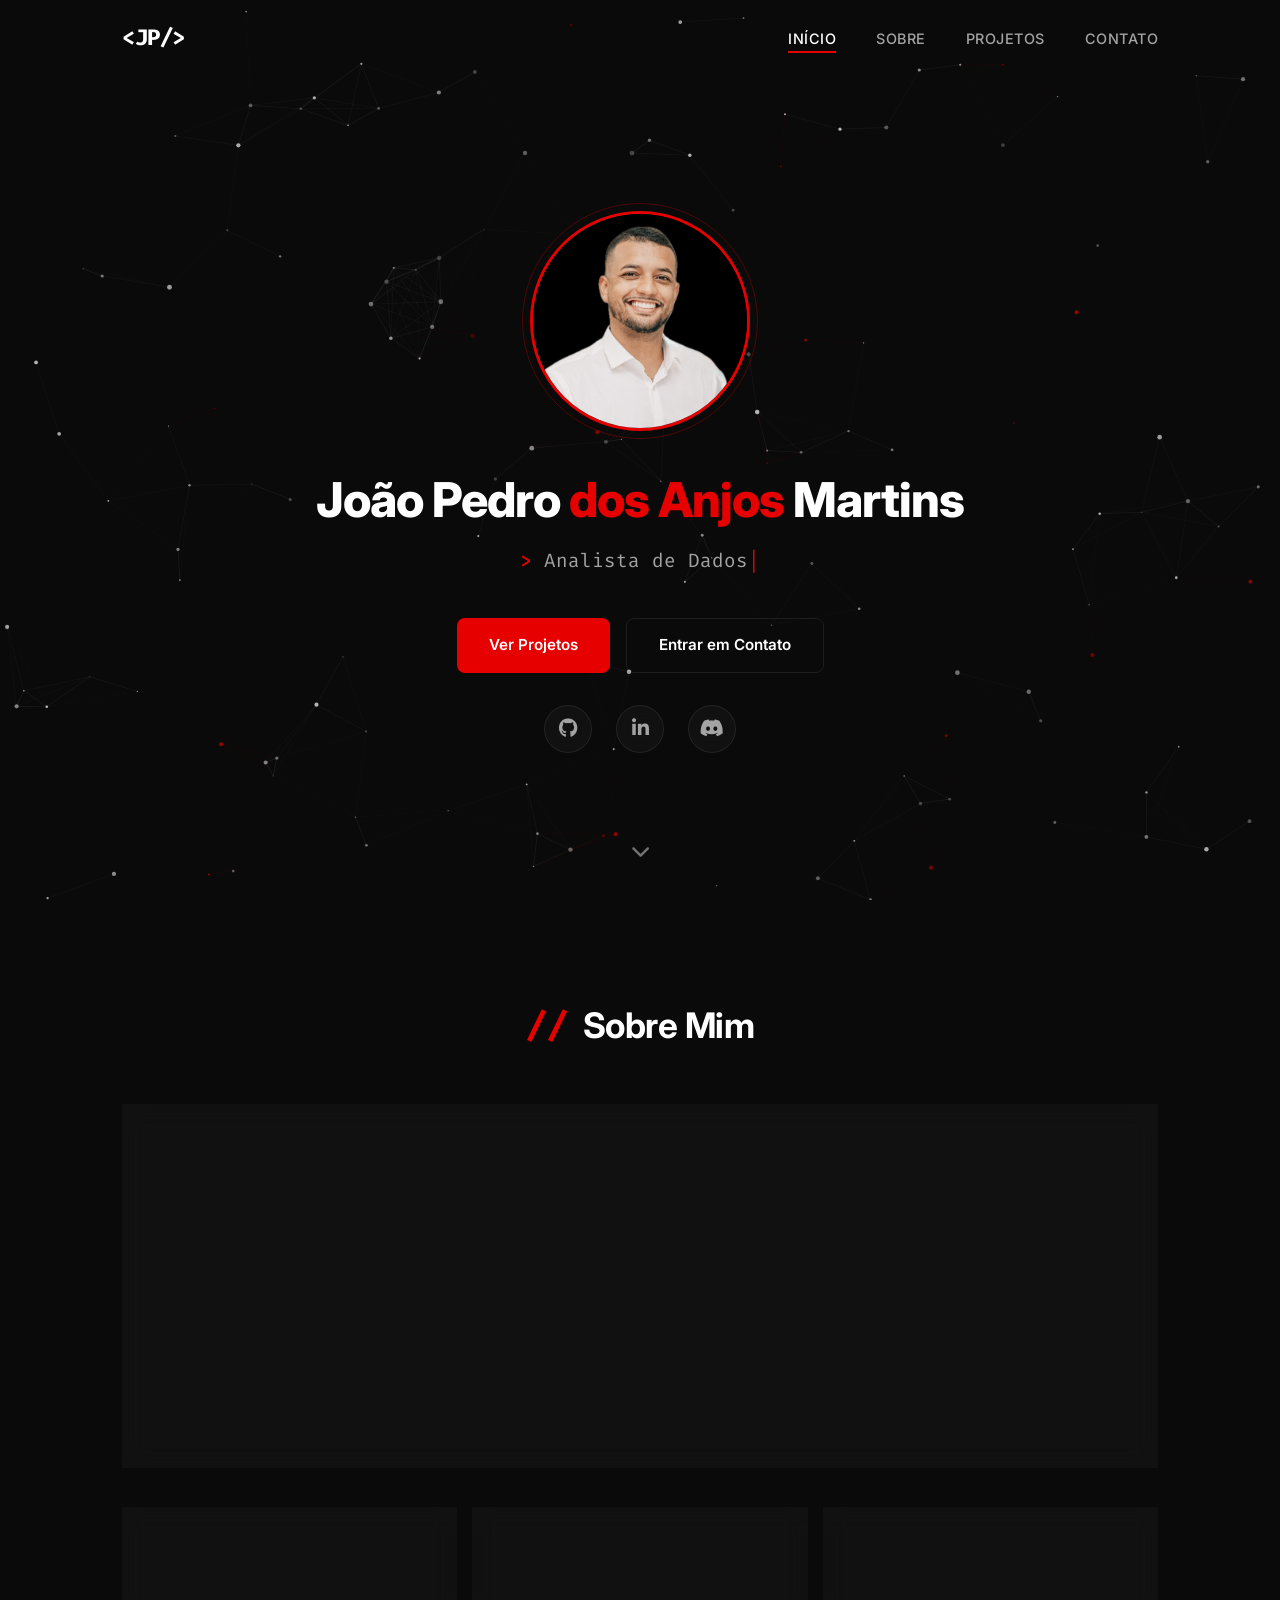
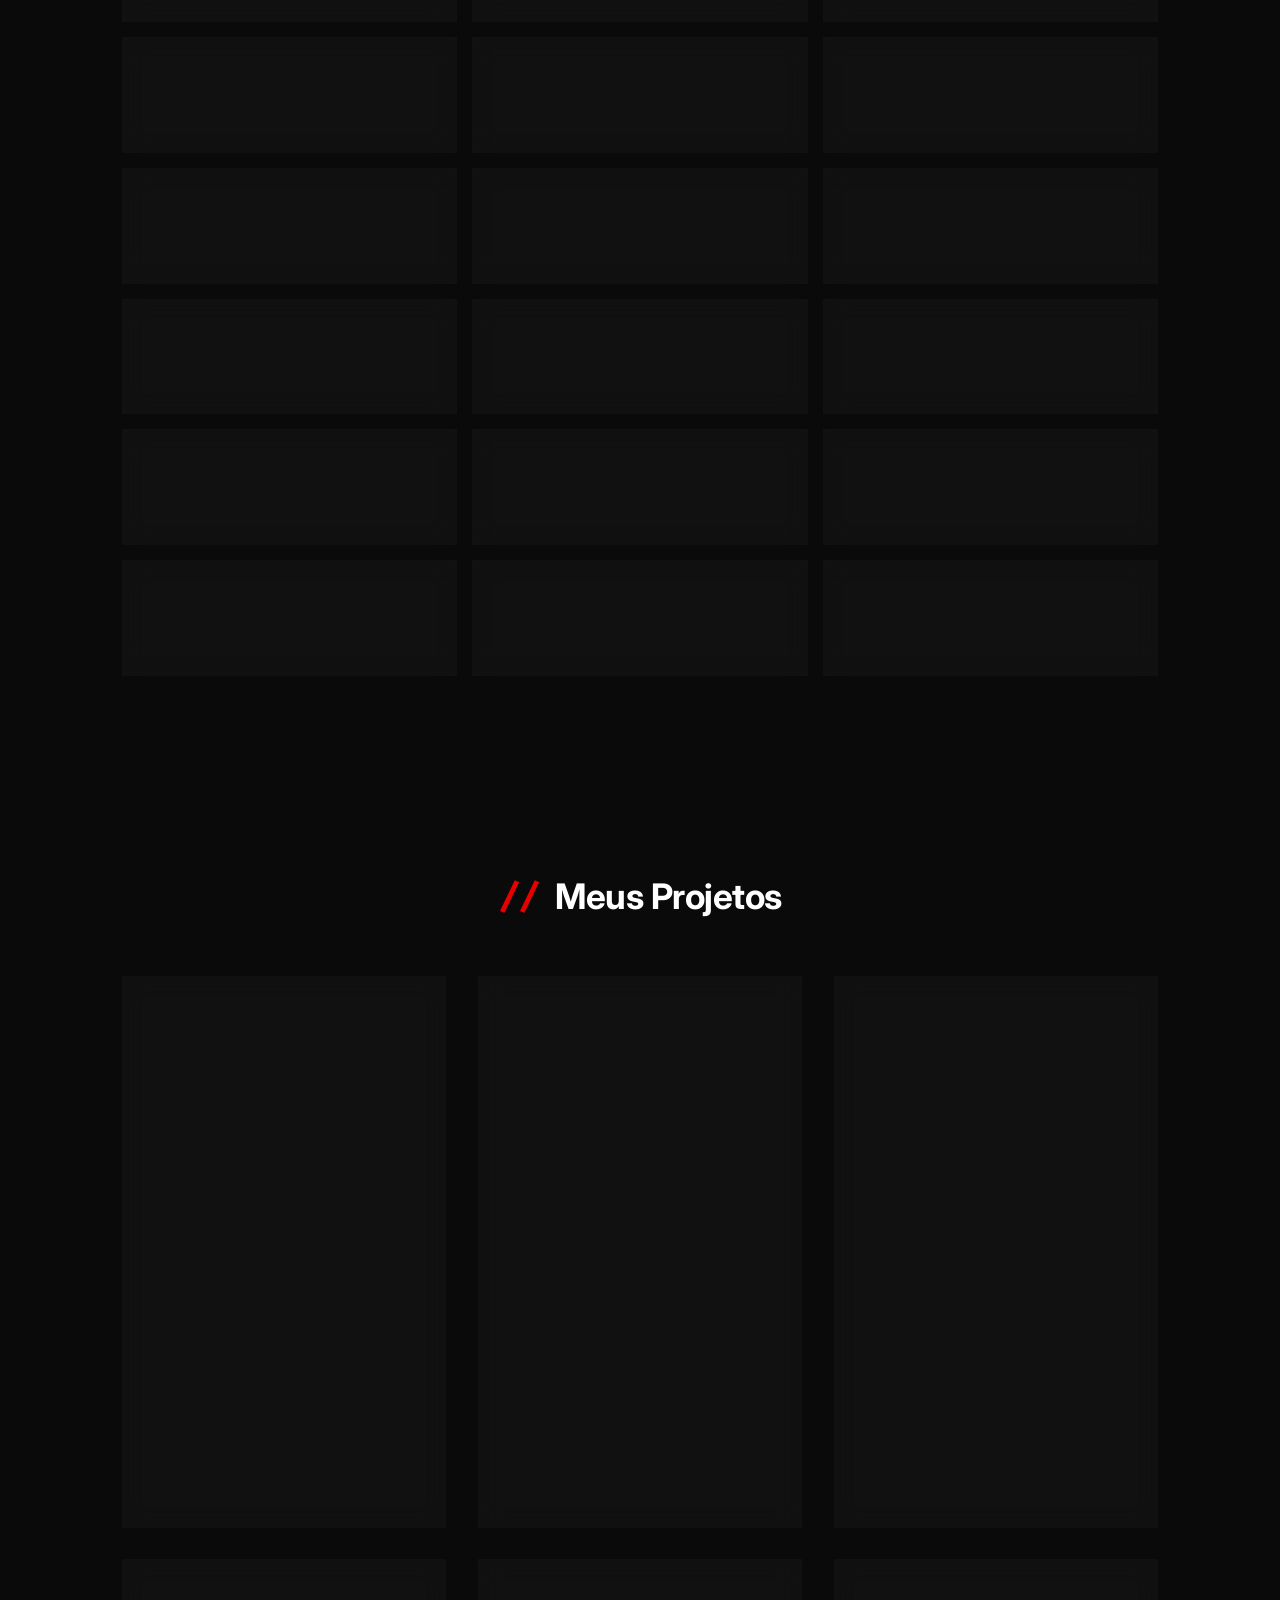
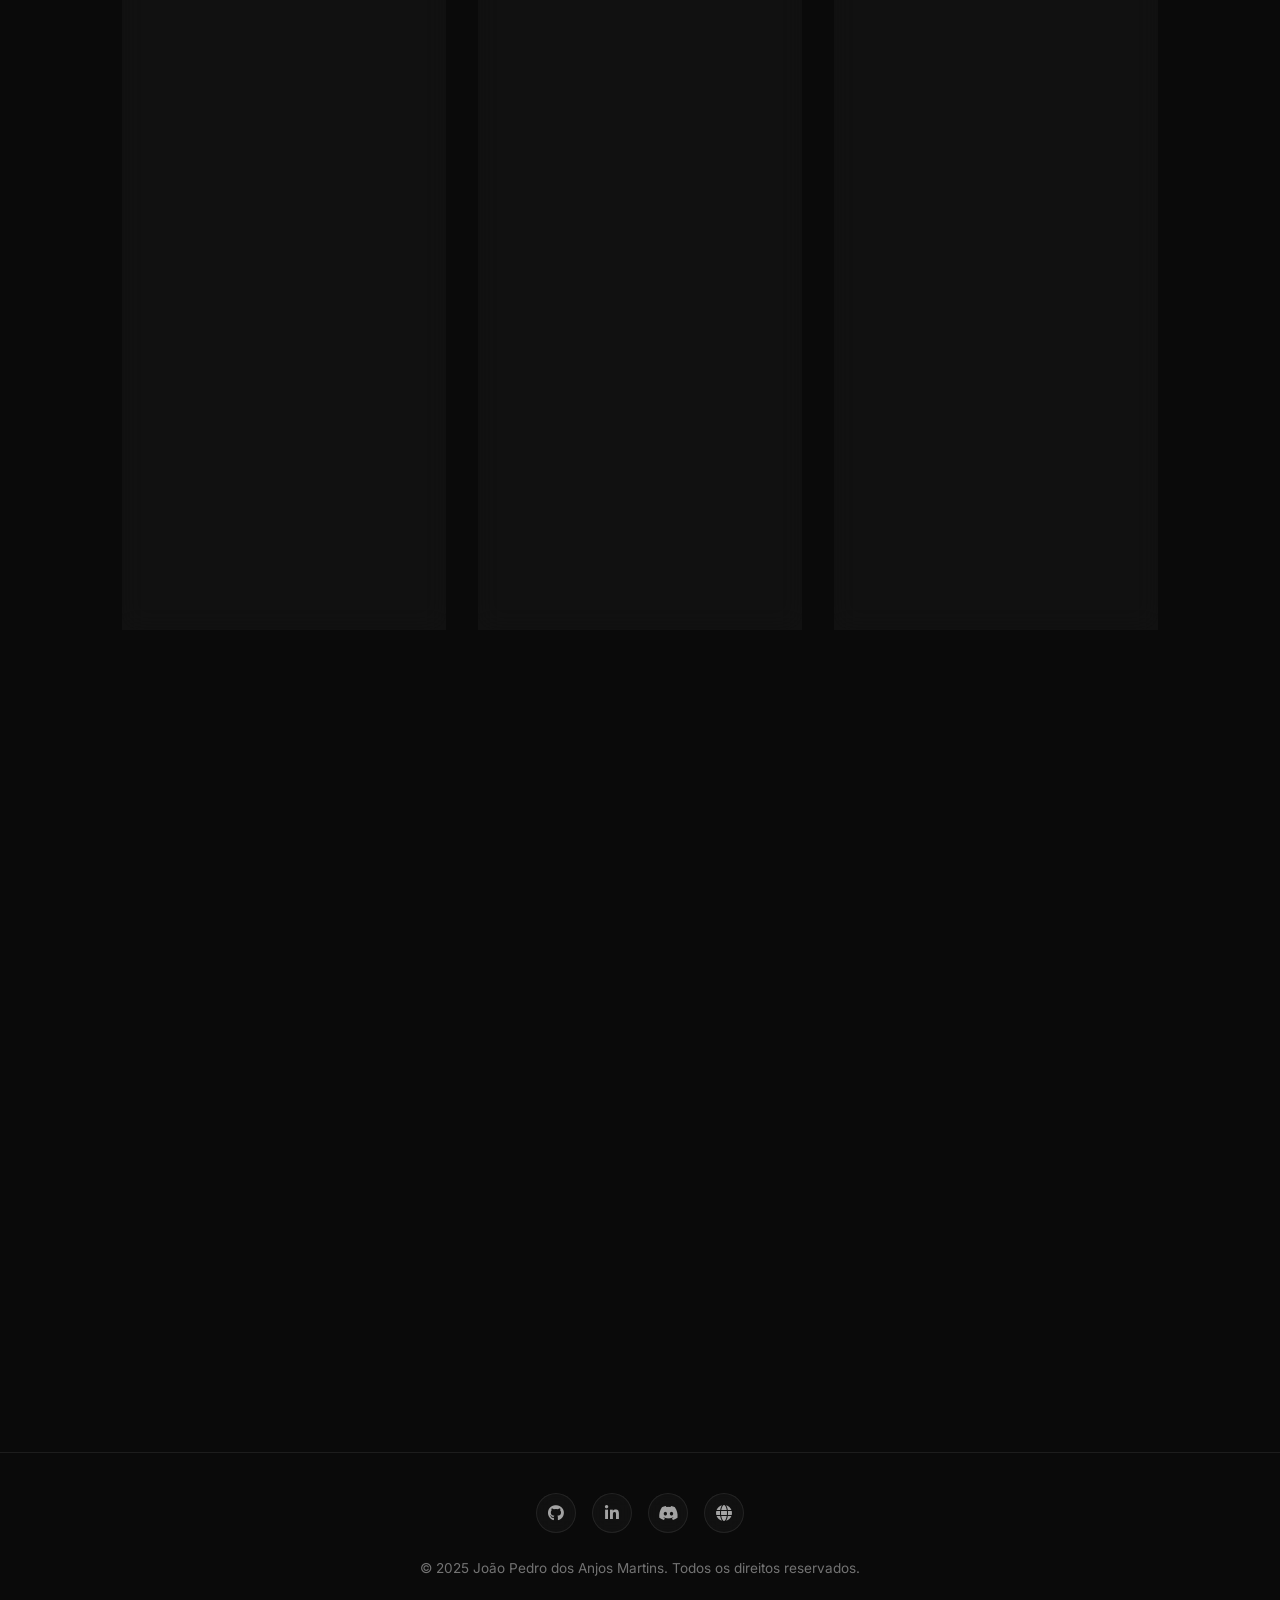
==== commit e25d63c0: "feat: adicionar novas ferramentas e técnicas ao portfólio Adicionadas 12 novas habilidades à seção d" ====
--- a/index.html
+++ b/index.html
@@ -82,10 +82,10 @@
                         Analista de Dados com formação em <strong>Análise e Desenvolvimento de Sistemas</strong> e especialização em <strong>Data Analytics e Inteligência Artificial Aplicada a Negócios</strong>, foco minha atuação em transformar dados em valor estratégico para a tomada de decisão.
                     </p>
                     <p class="about-text">
-                        Utilizo <strong>Python</strong> e as bibliotecas <strong>Pandas</strong>, <strong>Numpy</strong> e <strong>Matplotlib</strong> para o tratamento e manipulação de informações, além de possuir experiência em <strong>SQL Server</strong> para a gestão e consulta de bancos de dados relacionais.
+                        Utilizo <strong>Python</strong> e as bibliotecas <strong>Pandas</strong>, <strong>NumPy</strong>, <strong>Matplotlib</strong>, <strong>SciPy</strong> e <strong>Scikit-learn</strong> para o tratamento, manipulação e modelagem de dados, além de possuir experiência em <strong>SQL</strong> e <strong>Databricks</strong> para a gestão e consulta de bancos de dados.
                     </p>
                     <p class="about-text">
-                        Complemento minhas entregas com o desenvolvimento de dashboards e visualizações de impacto no <strong>Power BI</strong>, visando otimizar processos e fornecer insights precisos que facilitem a resolução de problemas de negócio.
+                        Complemento minhas entregas com o desenvolvimento de dashboards e visualizações de impacto no <strong>Power BI</strong> e <strong>Excel</strong>, e aplico técnicas de <strong>Clusterização</strong> e <strong>Automação</strong> para otimizar processos e fornecer insights precisos que facilitem a resolução de problemas de negócio.
                     </p>
                 </div>
                 <div class="skills-grid">
@@ -95,15 +95,63 @@
                     </div>
                     <div class="skill-item glass-card">
                         <i class="fas fa-database skill-icon"></i>
-                        <span class="skill-name">SQL Server</span>
+                        <span class="skill-name">SQL</span>
+                    </div>
+                    <div class="skill-item glass-card">
+                        <i class="fas fa-calculator skill-icon"></i>
+                        <span class="skill-name">NumPy</span>
+                    </div>
+                    <div class="skill-item glass-card">
+                        <i class="fas fa-table skill-icon"></i>
+                        <span class="skill-name">Pandas</span>
+                    </div>
+                    <div class="skill-item glass-card">
+                        <i class="fas fa-chart-line skill-icon"></i>
+                        <span class="skill-name">Matplotlib</span>
+                    </div>
+                    <div class="skill-item glass-card">
+                        <i class="fas fa-flask skill-icon"></i>
+                        <span class="skill-name">SciPy</span>
+                    </div>
+                    <div class="skill-item glass-card">
+                        <i class="fas fa-gears skill-icon"></i>
+                        <span class="skill-name">Scikit-learn</span>
+                    </div>
+                    <div class="skill-item glass-card">
+                        <i class="fas fa-diagram-project skill-icon"></i>
+                        <span class="skill-name">Clusterização</span>
+                    </div>
+                    <div class="skill-item glass-card">
+                        <i class="fas fa-magnifying-glass-chart skill-icon"></i>
+                        <span class="skill-name">Análise de Dados</span>
                     </div>
                     <div class="skill-item glass-card">
                         <i class="fas fa-chart-bar skill-icon"></i>
                         <span class="skill-name">Power BI</span>
                     </div>
                     <div class="skill-item glass-card">
-                        <i class="fas fa-table skill-icon"></i>
-                        <span class="skill-name">Pandas</span>
+                        <i class="fas fa-file-excel skill-icon"></i>
+                        <span class="skill-name">Excel</span>
+                    </div>
+                    <div class="skill-item glass-card">
+                        <i class="fas fa-cubes skill-icon"></i>
+                        <span class="skill-name">Databricks</span>
+                    </div>
+                    <div class="skill-item glass-card">
+                        <i class="fab fa-html5 skill-icon"></i>
+                        <span class="skill-name">HTML</span>
+                    </div>
+                    <div class="skill-item glass-card">
+                        <i class="fab fa-css3-alt skill-icon"></i>
+                        <span class="skill-name">CSS</span>
+                    </div>
+                    <div class="skill-item glass-card">
+                        <i class="fab fa-github skill-icon"></i>
+                        <span class="skill-name">GitHub</span>
+                    </div>
+                    <div class="skill-item glass-card">
+                        <i class="fas fa-wand-magic-sparkles skill-icon"></i>
+                        <span class="skill-name">Automação</span>
                     </div>
                     <div class="skill-item glass-card">
                         <i class="fas fa-brain skill-icon"></i>
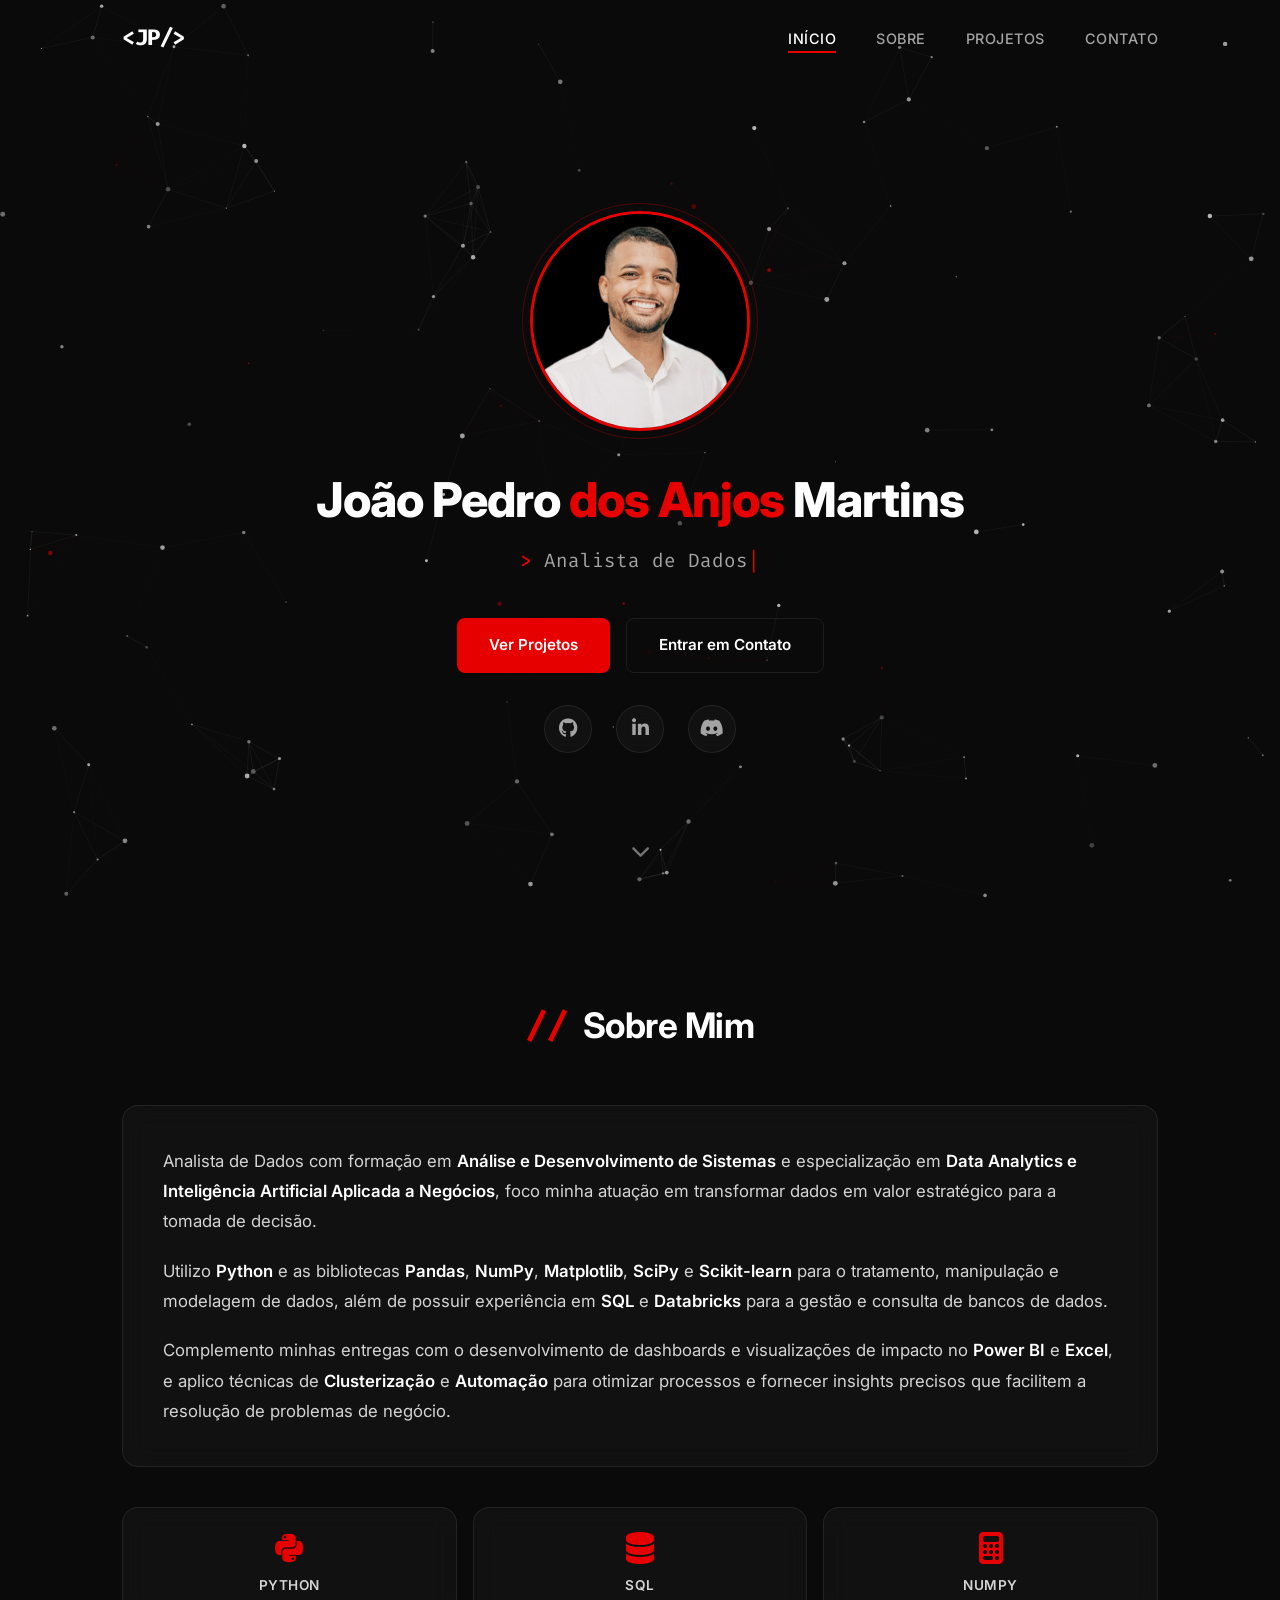
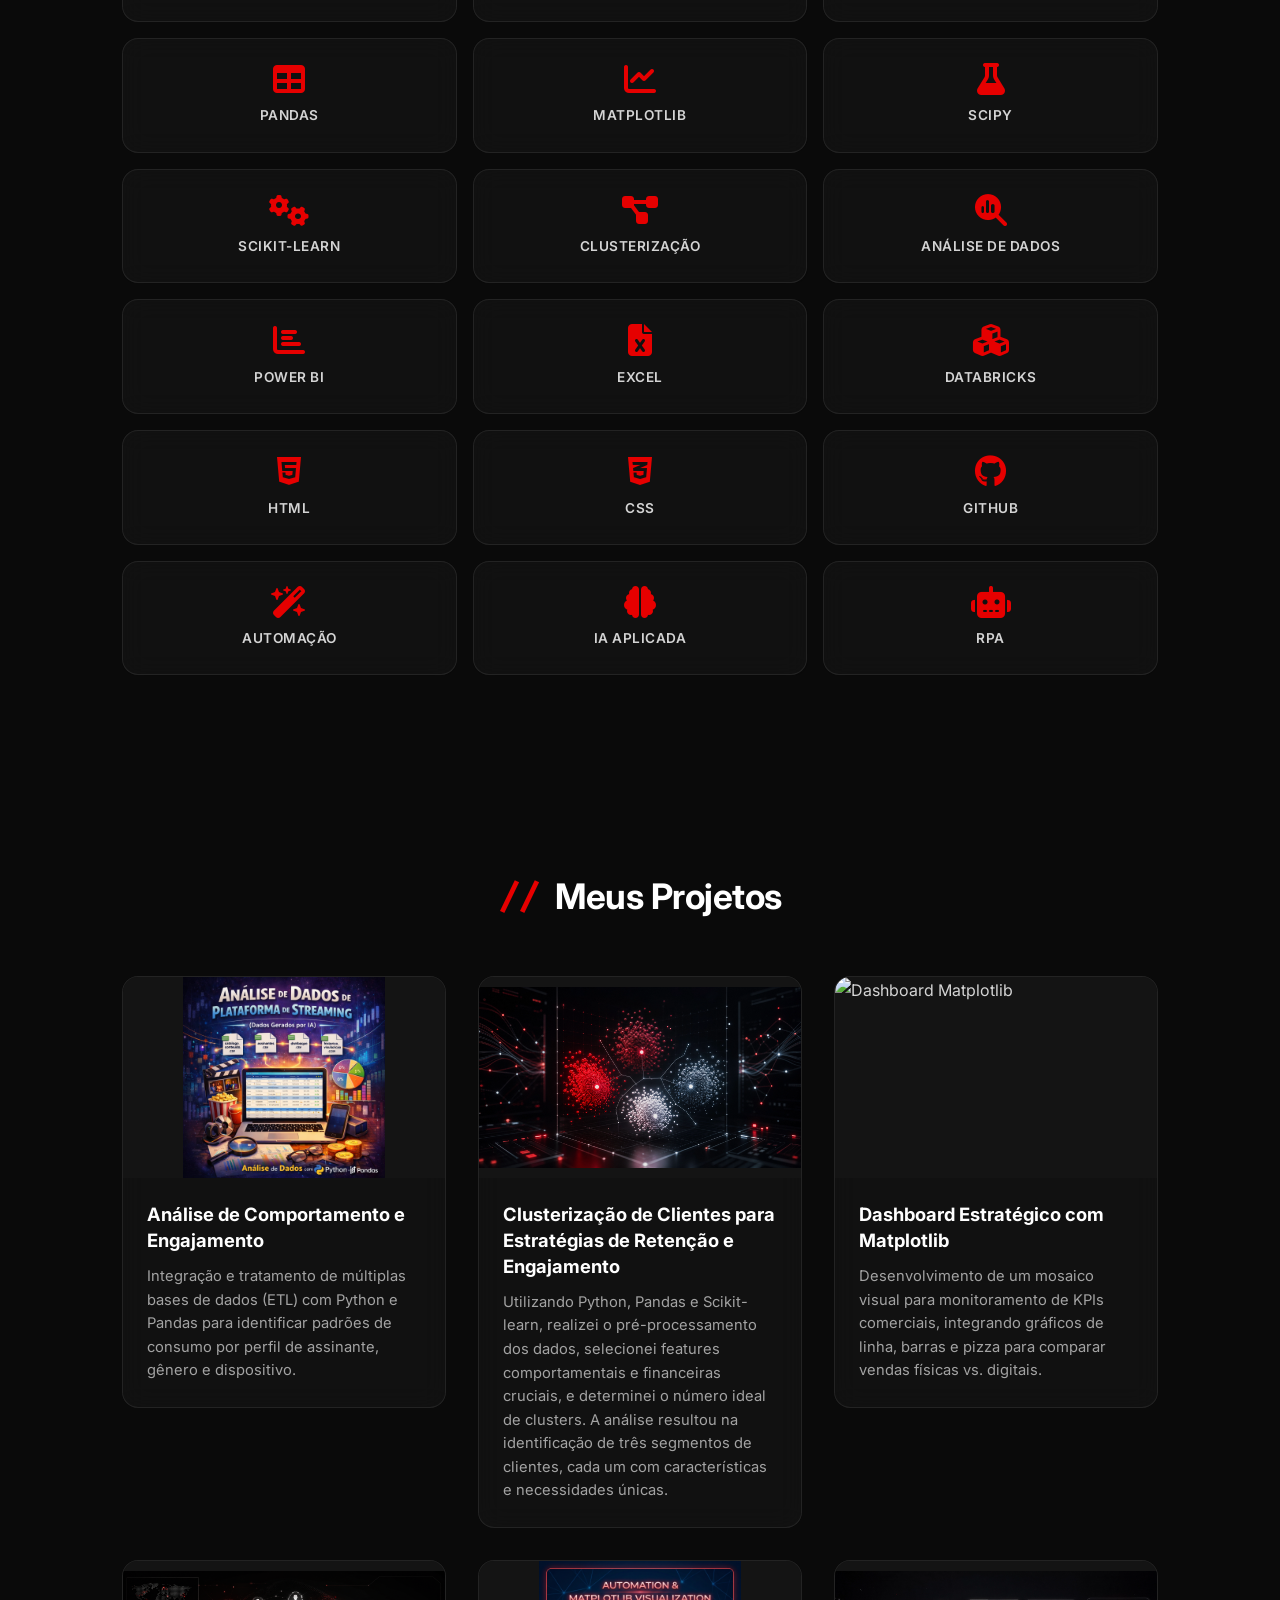
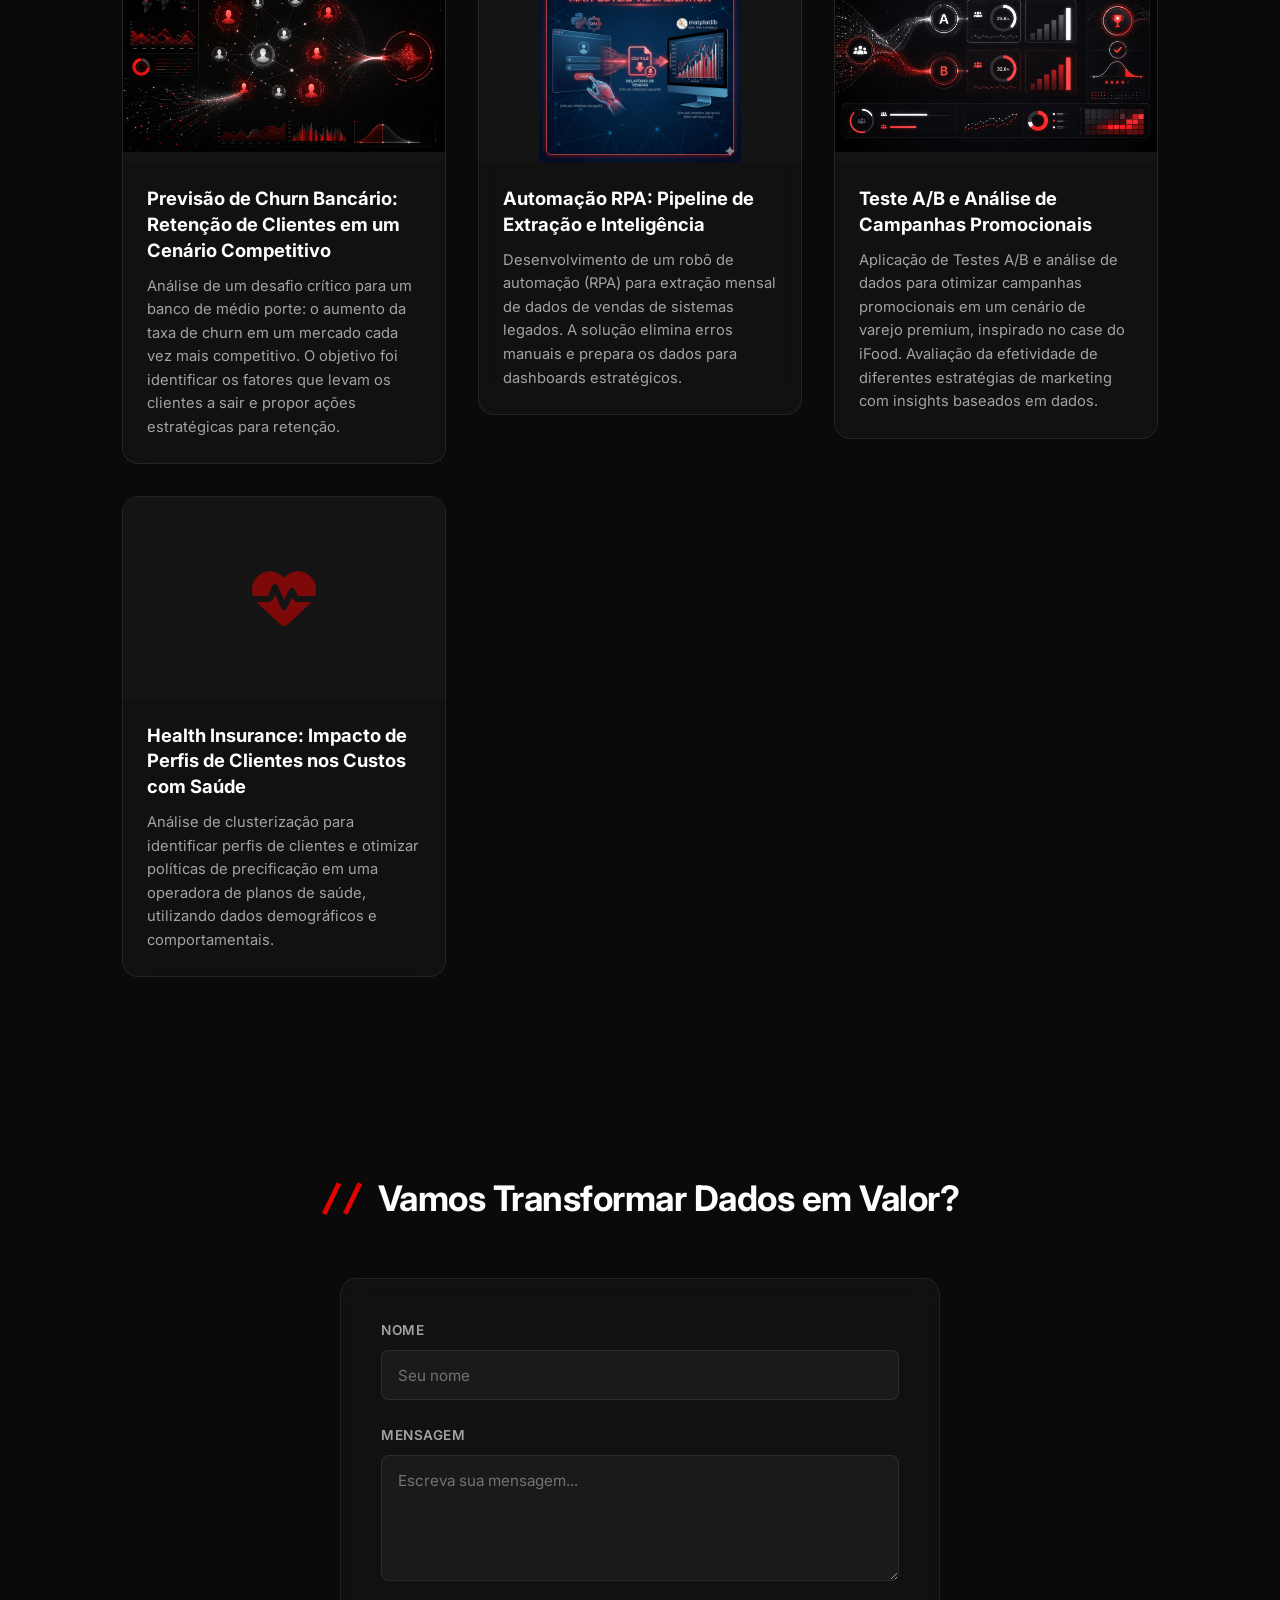
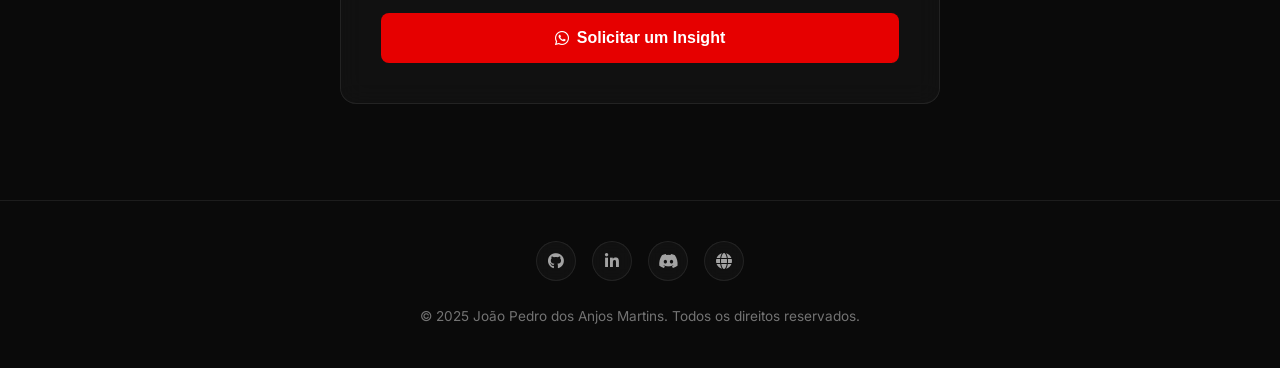
==== commit 0538417e: "feat: adicionar páginas individuais para cada projeto do portfólio - Criadas 7 páginas detalhadas de" ====
--- a/index.html
+++ b/index.html
@@ -173,95 +173,126 @@
                 <span class="title-decoration">//</span> Meus Projetos
             </h2>
             <div class="projects-grid">
-                <article class="project-card glass-card">
-                    <div class="project-image-wrapper">
-                        <img src="./img/streaming.png" alt="Análise de Streaming" class="project-image">
-                        <div class="project-overlay">
-                            <span class="project-tag">Python</span>
-                            <span class="project-tag">Pandas</span>
-                            <span class="project-tag">ETL</span>
-                        </div>
-                    </div>
-                    <div class="project-info">
-                        <h3 class="project-title">Análise de Comportamento e Engajamento</h3>
-                        <p class="project-description">Integração e tratamento de múltiplas bases de dados (ETL) com Python e Pandas para identificar padrões de consumo por perfil de assinante, gênero e dispositivo.</p>
-                    </div>
-                </article>
-                
-                <article class="project-card glass-card">
-                    <div class="project-image-wrapper">
-                        <img src="img/clusterizacao_portfolio.png" alt="Clusterizacao" class="project-image">
-                        <div class="project-overlay">
-                            <span class="project-tag">Python</span>
-                            <span class="project-tag">Pandas</span>
-                            <span class="project-tag">Scikit-learn</span>
-                        </div>
-                    </div>
-                    <div class="project-info">
-                        <h3 class="project-title">Clusterização de Clientes para Estratégias de Retenção e Engajamento</h3>
-                        <p class="project-description">Utilizando Python, Pandas e Scikit-learn, realizei o pré-processamento dos dados, selecionei features comportamentais e financeiras cruciais, e determinei o número ideal de clusters. A análise resultou na identificação de três segmentos de clientes, cada um com características e necessidades únicas.</p>
-                    </div>
-                </article>
-
-                <article class="project-card glass-card">
-                    <div class="project-image-wrapper">
-                        <img src="./img/mosaico.png" alt="Dashboard Matplotlib" class="project-image">
-                        <div class="project-overlay">
-                            <span class="project-tag">Matplotlib</span>
-                            <span class="project-tag">KPIs</span>
-                            <span class="project-tag">Data Viz</span>
-                        </div>
-                    </div>
-                    <div class="project-info">
-                        <h3 class="project-title">Dashboard Estratégico com Matplotlib</h3>
-                        <p class="project-description">Desenvolvimento de um mosaico visual para monitoramento de KPIs comerciais, integrando gráficos de linha, barras e pizza para comparar vendas físicas vs. digitais.</p>
-                    </div>
-                </article>
-
-                <article class="project-card glass-card">
-                    <div class="project-image-wrapper">
-                        <img src="img/bank_churn_portfolio.png" alt="Clusterizacao" class="project-image">
-                        <div class="project-overlay">
-                            <span class="project-tag">Python</span>
-                            <span class="project-tag">Pandas</span>
-                            <span class="project-tag">SciPy</span>
-                        </div>
-                    </div>
-                    <div class="project-info">
-                        <h3 class="project-title">Previsão de Churn Bancário: Retenção de Clientes em um Cenário Competitivo</h3>
-                        <p class="project-description">Neste projeto, atuei na análise de um desafio crítico para um banco de médio porte: o aumento da taxa de churn (cancelamento de contas) em um mercado bancário cada vez mais competitivo. O objetivo foi identificar os fatores que levam os clientes a sair, prever a probabilidade de churn e propor ações estratégicas para retenção. Utilizando uma base de dados robusta com informações demográficas, comportamentais e transacionais, realizei uma análise exploratória aprofundada.</p>
-                    </div>
-                </article>
-
-                <article class="project-card glass-card">
-                    <div class="project-image-wrapper">
-                        <img src="./img/automacao.png" alt="Automação RPA" class="project-image">
-                        <div class="project-overlay">
-                            <span class="project-tag">RPA</span>
-                            <span class="project-tag">Automação</span>
-                            <span class="project-tag">Pipeline</span>
-                        </div>
-                    </div>
-                    <div class="project-info">
-                        <h3 class="project-title">Automação RPA: Pipeline de Extração e Inteligência</h3>
-                        <p class="project-description">Desenvolvimento de um robô de automação (RPA) para extração mensal de dados de vendas de sistemas legados. A solução elimina erros manuais e prepara os dados para dashboards estratégicos.</p>
-                    </div>
-                </article>
-
-                <article class="project-card glass-card">
-                    <div class="project-image-wrapper">
-                        <img src="img/ifood_ab_test_portfolio.png" alt="Clusterizacao" class="project-image">
-                        <div class="project-overlay">
-                            <span class="project-tag">Python</span>
-                            <span class="project-tag">Pandas</span>
-                            <span class="project-tag">SciPy</span>
-                        </div>
-                    </div>
-                    <div class="project-info">
-                        <h3 class="project-title">Teste A/B e Análise de Campanhas Promocionais</h3>
-                        <p class="project-description">Neste projeto, explorei a aplicação de Testes A/B e análise de dados para otimizar campanhas promocionais em um cenário de varejo premium, inspirado no case do iFood. O objetivo foi avaliar a efetividade de diferentes estratégias de marketing e fornecer insights baseados em dados para futuras tomadas de decisão. Utilizando Python e bibliotecas como Pandas e SciPy, realizei uma análise detalhada dos dados de campanhas.</p>
-                    </div>
-                </article>
+                <a href="projeto-streaming.html" class="project-card-link">
+                    <article class="project-card glass-card">
+                        <div class="project-image-wrapper">
+                            <img src="./img/streaming.png" alt="Análise de Streaming" class="project-image">
+                            <div class="project-overlay">
+                                <span class="project-tag">Python</span>
+                                <span class="project-tag">Pandas</span>
+                                <span class="project-tag">ETL</span>
+                            </div>
+                        </div>
+                        <div class="project-info">
+                            <h3 class="project-title">Análise de Comportamento e Engajamento</h3>
+                            <p class="project-description">Integração e tratamento de múltiplas bases de dados (ETL) com Python e Pandas para identificar padrões de consumo por perfil de assinante, gênero e dispositivo.</p>
+                        </div>
+                    </article>
+                </a>
+
+                <a href="projeto-clusterizacao.html" class="project-card-link">
+                    <article class="project-card glass-card">
+                        <div class="project-image-wrapper">
+                            <img src="img/clusterizacao_portfolio.png" alt="Clusterização" class="project-image">
+                            <div class="project-overlay">
+                                <span class="project-tag">Python</span>
+                                <span class="project-tag">Pandas</span>
+                                <span class="project-tag">Scikit-learn</span>
+                            </div>
+                        </div>
+                        <div class="project-info">
+                            <h3 class="project-title">Clusterização de Clientes para Estratégias de Retenção e Engajamento</h3>
+                            <p class="project-description">Utilizando Python, Pandas e Scikit-learn, realizei o pré-processamento dos dados, selecionei features comportamentais e financeiras cruciais, e determinei o número ideal de clusters. A análise resultou na identificação de três segmentos de clientes, cada um com características e necessidades únicas.</p>
+                        </div>
+                    </article>
+                </a>
+
+                <a href="projeto-mosaico.html" class="project-card-link">
+                    <article class="project-card glass-card">
+                        <div class="project-image-wrapper">
+                            <img src="./img/mosaico.png" alt="Dashboard Matplotlib" class="project-image">
+                            <div class="project-overlay">
+                                <span class="project-tag">Matplotlib</span>
+                                <span class="project-tag">KPIs</span>
+                                <span class="project-tag">Data Viz</span>
+                            </div>
+                        </div>
+                        <div class="project-info">
+                            <h3 class="project-title">Dashboard Estratégico com Matplotlib</h3>
+                            <p class="project-description">Desenvolvimento de um mosaico visual para monitoramento de KPIs comerciais, integrando gráficos de linha, barras e pizza para comparar vendas físicas vs. digitais.</p>
+                        </div>
+                    </article>
+                </a>
+
+                <a href="projeto-bank-churn.html" class="project-card-link">
+                    <article class="project-card glass-card">
+                        <div class="project-image-wrapper">
+                            <img src="img/bank_churn_portfolio.png" alt="Bank Customer Churn" class="project-image">
+                            <div class="project-overlay">
+                                <span class="project-tag">Python</span>
+                                <span class="project-tag">Pandas</span>
+                                <span class="project-tag">SciPy</span>
+                            </div>
+                        </div>
+                        <div class="project-info">
+                            <h3 class="project-title">Previsão de Churn Bancário: Retenção de Clientes em um Cenário Competitivo</h3>
+                            <p class="project-description">Análise de um desafio crítico para um banco de médio porte: o aumento da taxa de churn em um mercado cada vez mais competitivo. O objetivo foi identificar os fatores que levam os clientes a sair e propor ações estratégicas para retenção.</p>
+                        </div>
+                    </article>
+                </a>
+
+                <a href="projeto-automacao.html" class="project-card-link">
+                    <article class="project-card glass-card">
+                        <div class="project-image-wrapper">
+                            <img src="./img/automacao.png" alt="Automação RPA" class="project-image">
+                            <div class="project-overlay">
+                                <span class="project-tag">RPA</span>
+                                <span class="project-tag">Automação</span>
+                                <span class="project-tag">Pipeline</span>
+                            </div>
+                        </div>
+                        <div class="project-info">
+                            <h3 class="project-title">Automação RPA: Pipeline de Extração e Inteligência</h3>
+                            <p class="project-description">Desenvolvimento de um robô de automação (RPA) para extração mensal de dados de vendas de sistemas legados. A solução elimina erros manuais e prepara os dados para dashboards estratégicos.</p>
+                        </div>
+                    </article>
+                </a>
+
+                <a href="projeto-ifood.html" class="project-card-link">
+                    <article class="project-card glass-card">
+                        <div class="project-image-wrapper">
+                            <img src="img/ifood_ab_test_portfolio.png" alt="Teste A/B iFood" class="project-image">
+                            <div class="project-overlay">
+                                <span class="project-tag">Python</span>
+                                <span class="project-tag">Pandas</span>
+                                <span class="project-tag">SciPy</span>
+                            </div>
+                        </div>
+                        <div class="project-info">
+                            <h3 class="project-title">Teste A/B e Análise de Campanhas Promocionais</h3>
+                            <p class="project-description">Aplicação de Testes A/B e análise de dados para otimizar campanhas promocionais em um cenário de varejo premium, inspirado no case do iFood. Avaliação da efetividade de diferentes estratégias de marketing com insights baseados em dados.</p>
+                        </div>
+                    </article>
+                </a>
+
+                <a href="projeto-health-insurance.html" class="project-card-link">
+                    <article class="project-card glass-card">
+                        <div class="project-image-wrapper">
+                            <div class="project-placeholder">
+                                <i class="fas fa-heartbeat"></i>
+                            </div>
+                            <div class="project-overlay">
+                                <span class="project-tag">Python</span>
+                                <span class="project-tag">Clusterização</span>
+                                <span class="project-tag">Pandas</span>
+                            </div>
+                        </div>
+                        <div class="project-info">
+                            <h3 class="project-title">Health Insurance: Impacto de Perfis de Clientes nos Custos com Saúde</h3>
+                            <p class="project-description">Análise de clusterização para identificar perfis de clientes e otimizar políticas de precificação em uma operadora de planos de saúde, utilizando dados demográficos e comportamentais.</p>
+                        </div>
+                    </article>
+                </a>
             </div>
         </div>
     </section>
--- a/styles.css
+++ b/styles.css
@@ -463,10 +463,31 @@
     gap: 2rem;
 }
 
+.project-card-link {
+    text-decoration: none;
+    color: inherit;
+    display: block;
+}
+
 .project-card {
     overflow: hidden;
     transition: all 0.4s cubic-bezier(0.4, 0, 0.2, 1);
-    cursor: default;
+    cursor: pointer;
+}
+
+.project-placeholder {
+    width: 100%;
+    aspect-ratio: 16 / 10;
+    background: var(--black-light);
+    display: flex;
+    align-items: center;
+    justify-content: center;
+}
+
+.project-placeholder i {
+    font-size: 4rem;
+    color: var(--red);
+    opacity: 0.5;
 }
 
 .project-card:hover {
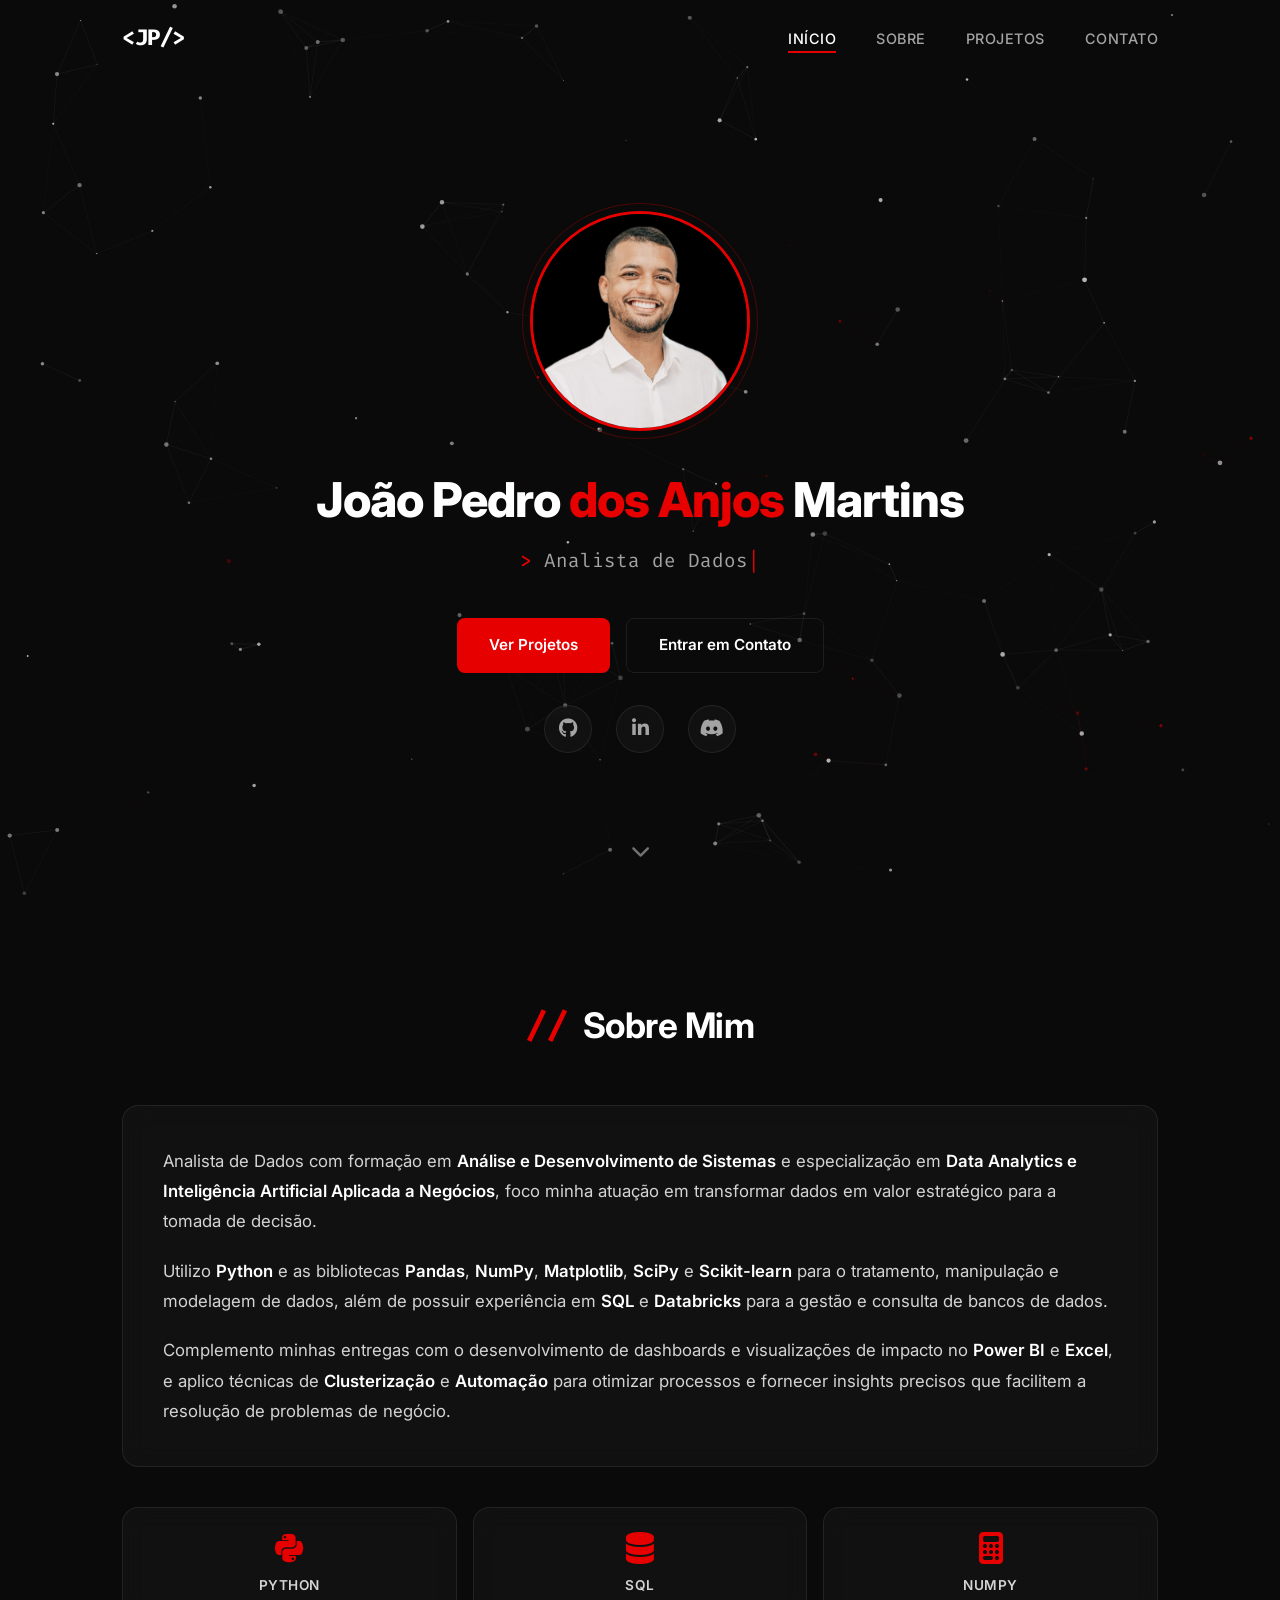
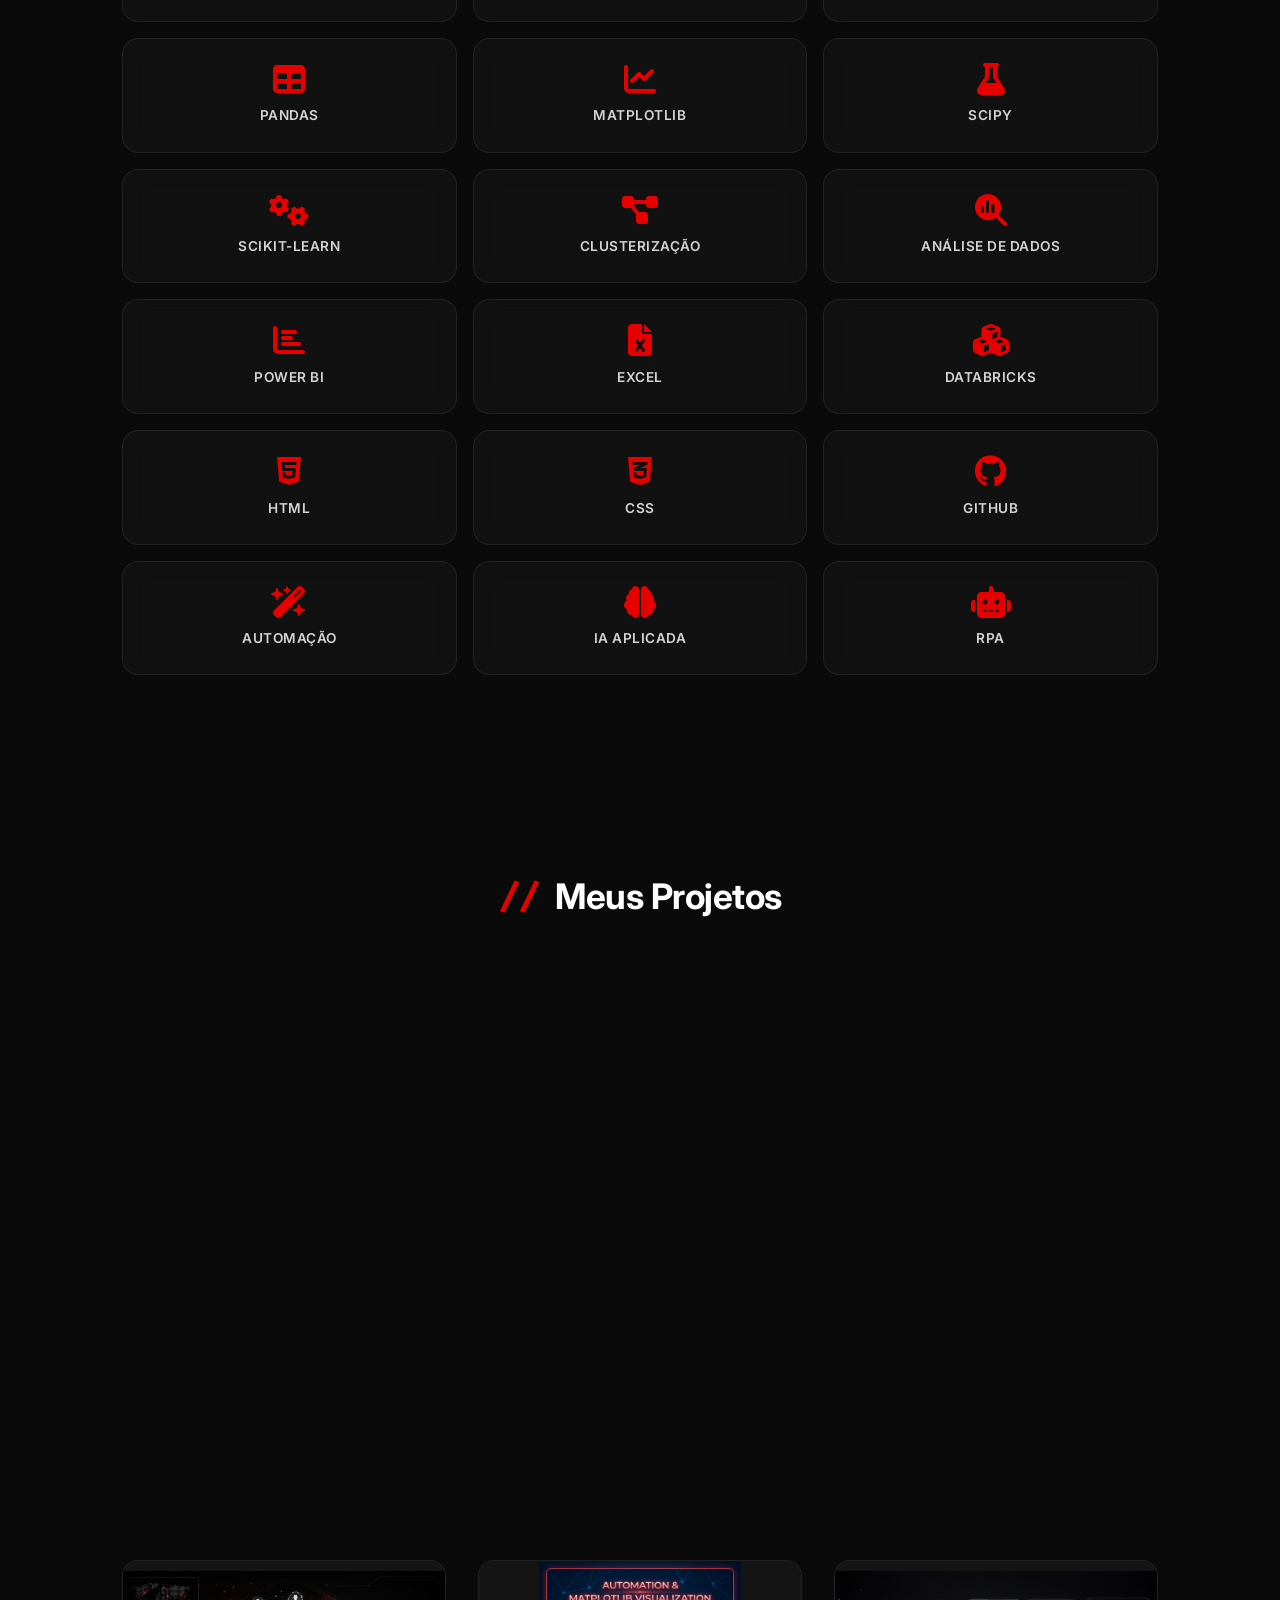
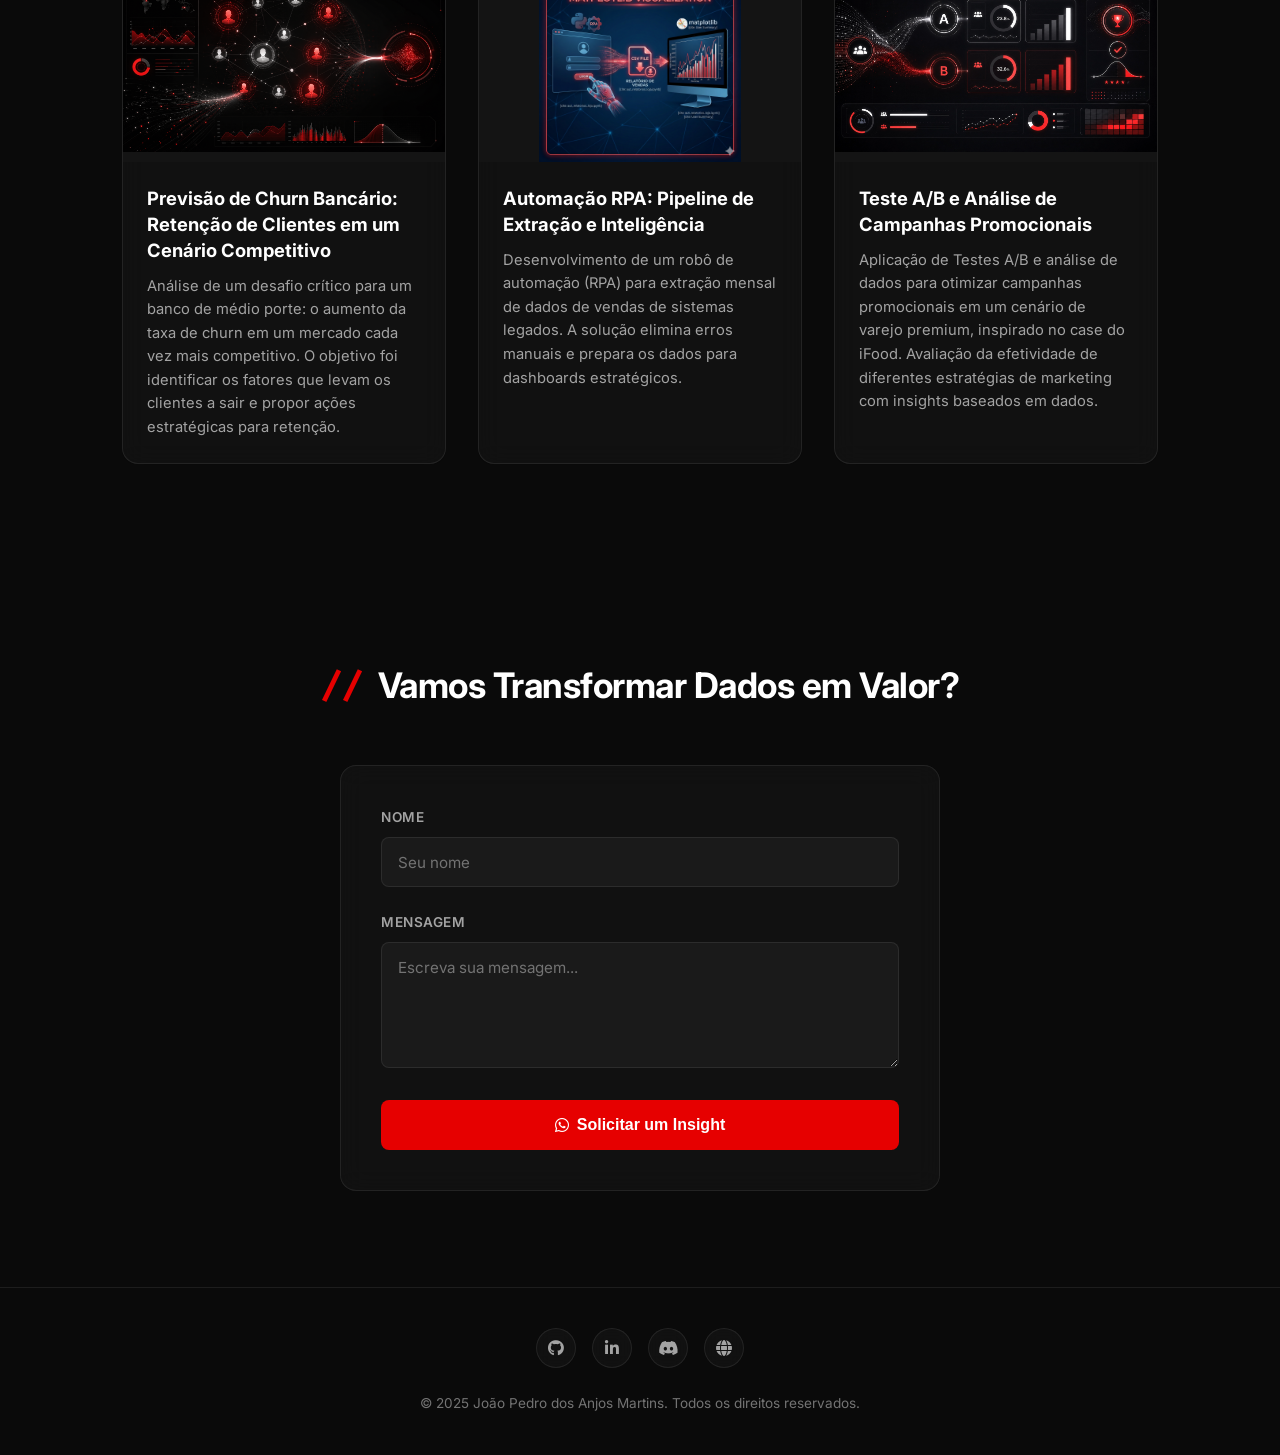
==== commit 9b4cdcd5: "pequenas mudanças" ====
--- a/index.html
+++ b/index.html
@@ -3,7 +3,7 @@
 <head>
     <meta charset="UTF-8">
     <meta name="viewport" content="width=device-width, initial-scale=1.0">
-    <link rel="icon" type="image/png" href="./icone-site.png">
+    <link rel="icon" type="image/png" href="./img/icone-site.png">
     <link rel="stylesheet" href="styles.css">
     <link rel="stylesheet" href="https://cdnjs.cloudflare.com/ajax/libs/font-awesome/6.5.1/css/all.min.css">
     <link href="https://fonts.googleapis.com/css2?family=Inter:wght@300;400;500;600;700;800&family=Fira+Code:wght@400;500&display=swap" rel="stylesheet">
@@ -271,25 +271,6 @@
                         <div class="project-info">
                             <h3 class="project-title">Teste A/B e Análise de Campanhas Promocionais</h3>
                             <p class="project-description">Aplicação de Testes A/B e análise de dados para otimizar campanhas promocionais em um cenário de varejo premium, inspirado no case do iFood. Avaliação da efetividade de diferentes estratégias de marketing com insights baseados em dados.</p>
-                        </div>
-                    </article>
-                </a>
-
-                <a href="projeto-health-insurance.html" class="project-card-link">
-                    <article class="project-card glass-card">
-                        <div class="project-image-wrapper">
-                            <div class="project-placeholder">
-                                <i class="fas fa-heartbeat"></i>
-                            </div>
-                            <div class="project-overlay">
-                                <span class="project-tag">Python</span>
-                                <span class="project-tag">Clusterização</span>
-                                <span class="project-tag">Pandas</span>
-                            </div>
-                        </div>
-                        <div class="project-info">
-                            <h3 class="project-title">Health Insurance: Impacto de Perfis de Clientes nos Custos com Saúde</h3>
-                            <p class="project-description">Análise de clusterização para identificar perfis de clientes e otimizar políticas de precificação em uma operadora de planos de saúde, utilizando dados demográficos e comportamentais.</p>
                         </div>
                     </article>
                 </a>
--- a/styles.css
+++ b/styles.css
@@ -464,15 +464,19 @@
 }
 
 .project-card-link {
+    cursor: pointer; /* Garante que todo o link mostre a mãozinha */
     text-decoration: none;
     color: inherit;
-    display: block;
+    display: flex; /* Seguindo o ajuste de alinhamento anterior */
 }
 
 .project-card {
     overflow: hidden;
     transition: all 0.4s cubic-bezier(0.4, 0, 0.2, 1);
     cursor: pointer;
+    display: flex;
+    flex-direction: column;
+    width: 100%;
 }
 
 .project-placeholder {
@@ -547,6 +551,9 @@
 
 .project-info {
     padding: 1.5rem;
+    display: flex;
+    flex-direction: column;
+    flex-grow: 1;
 }
 
 .project-title {
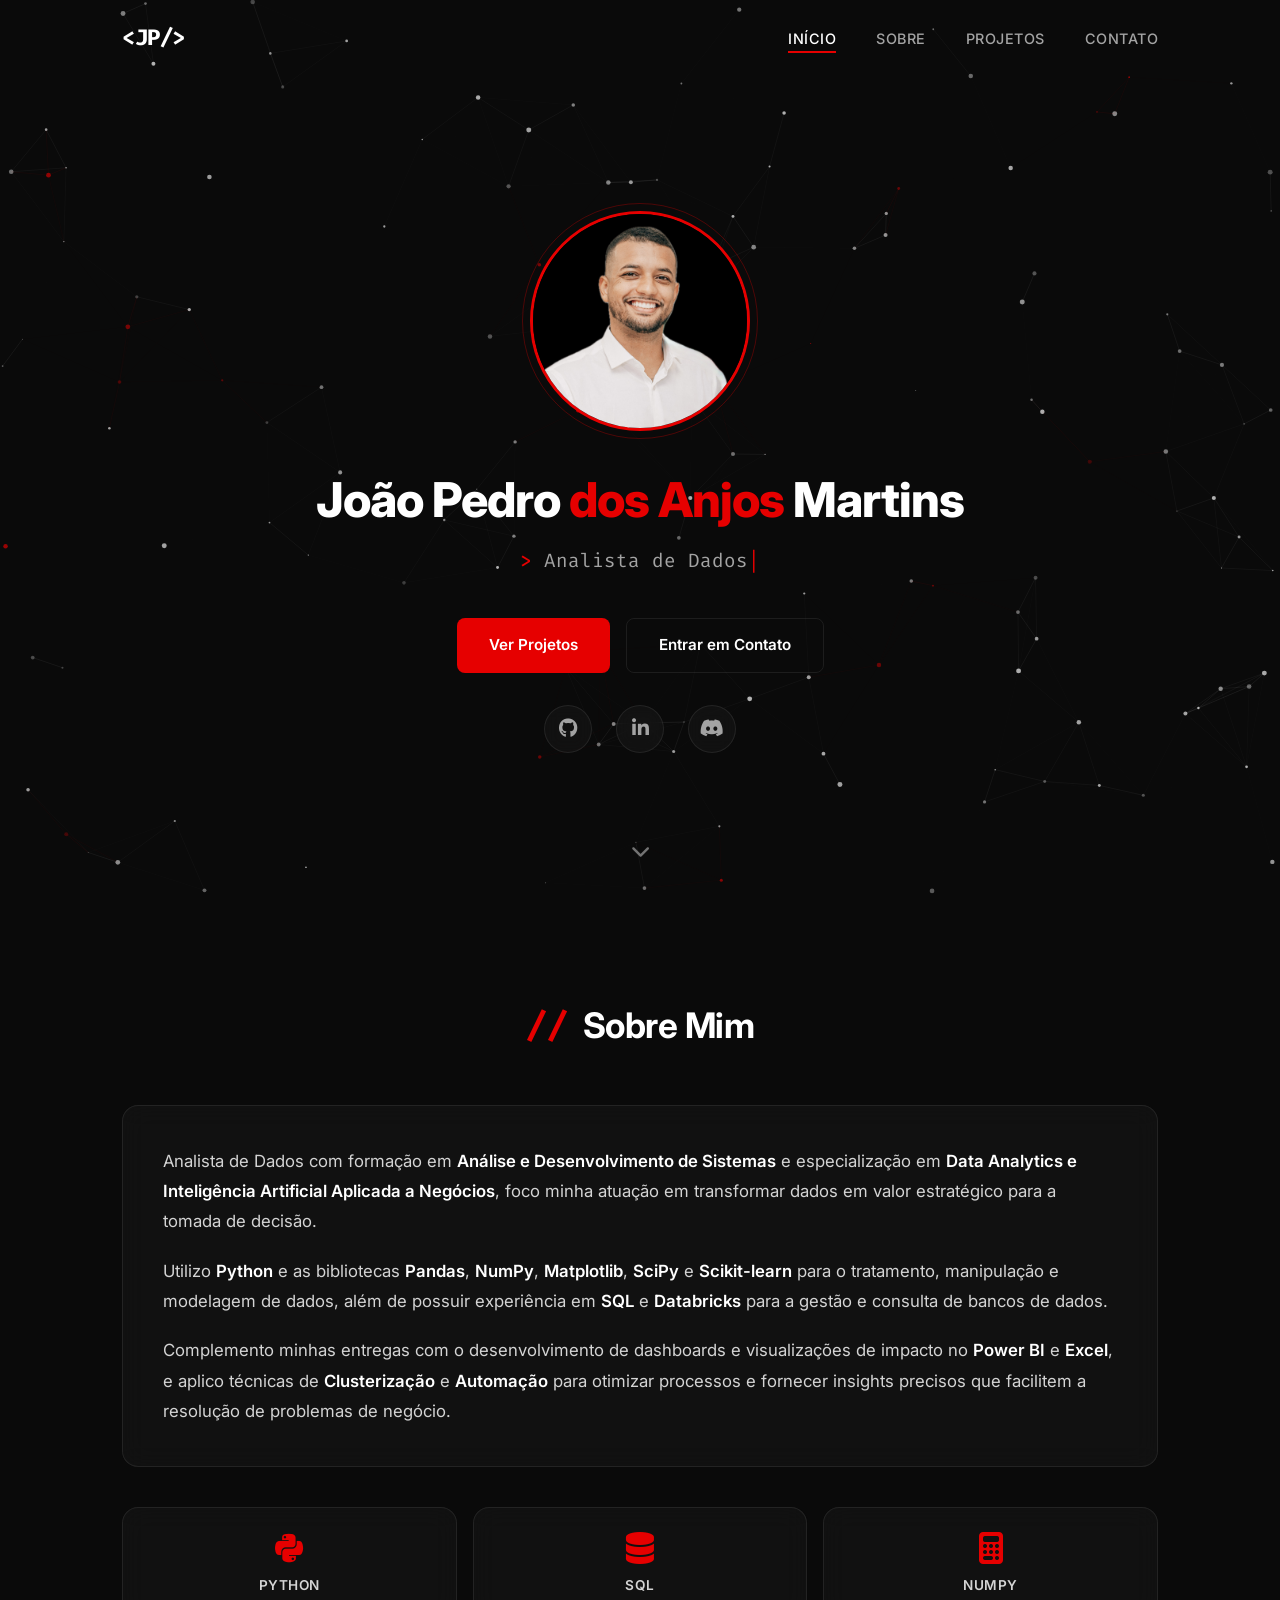
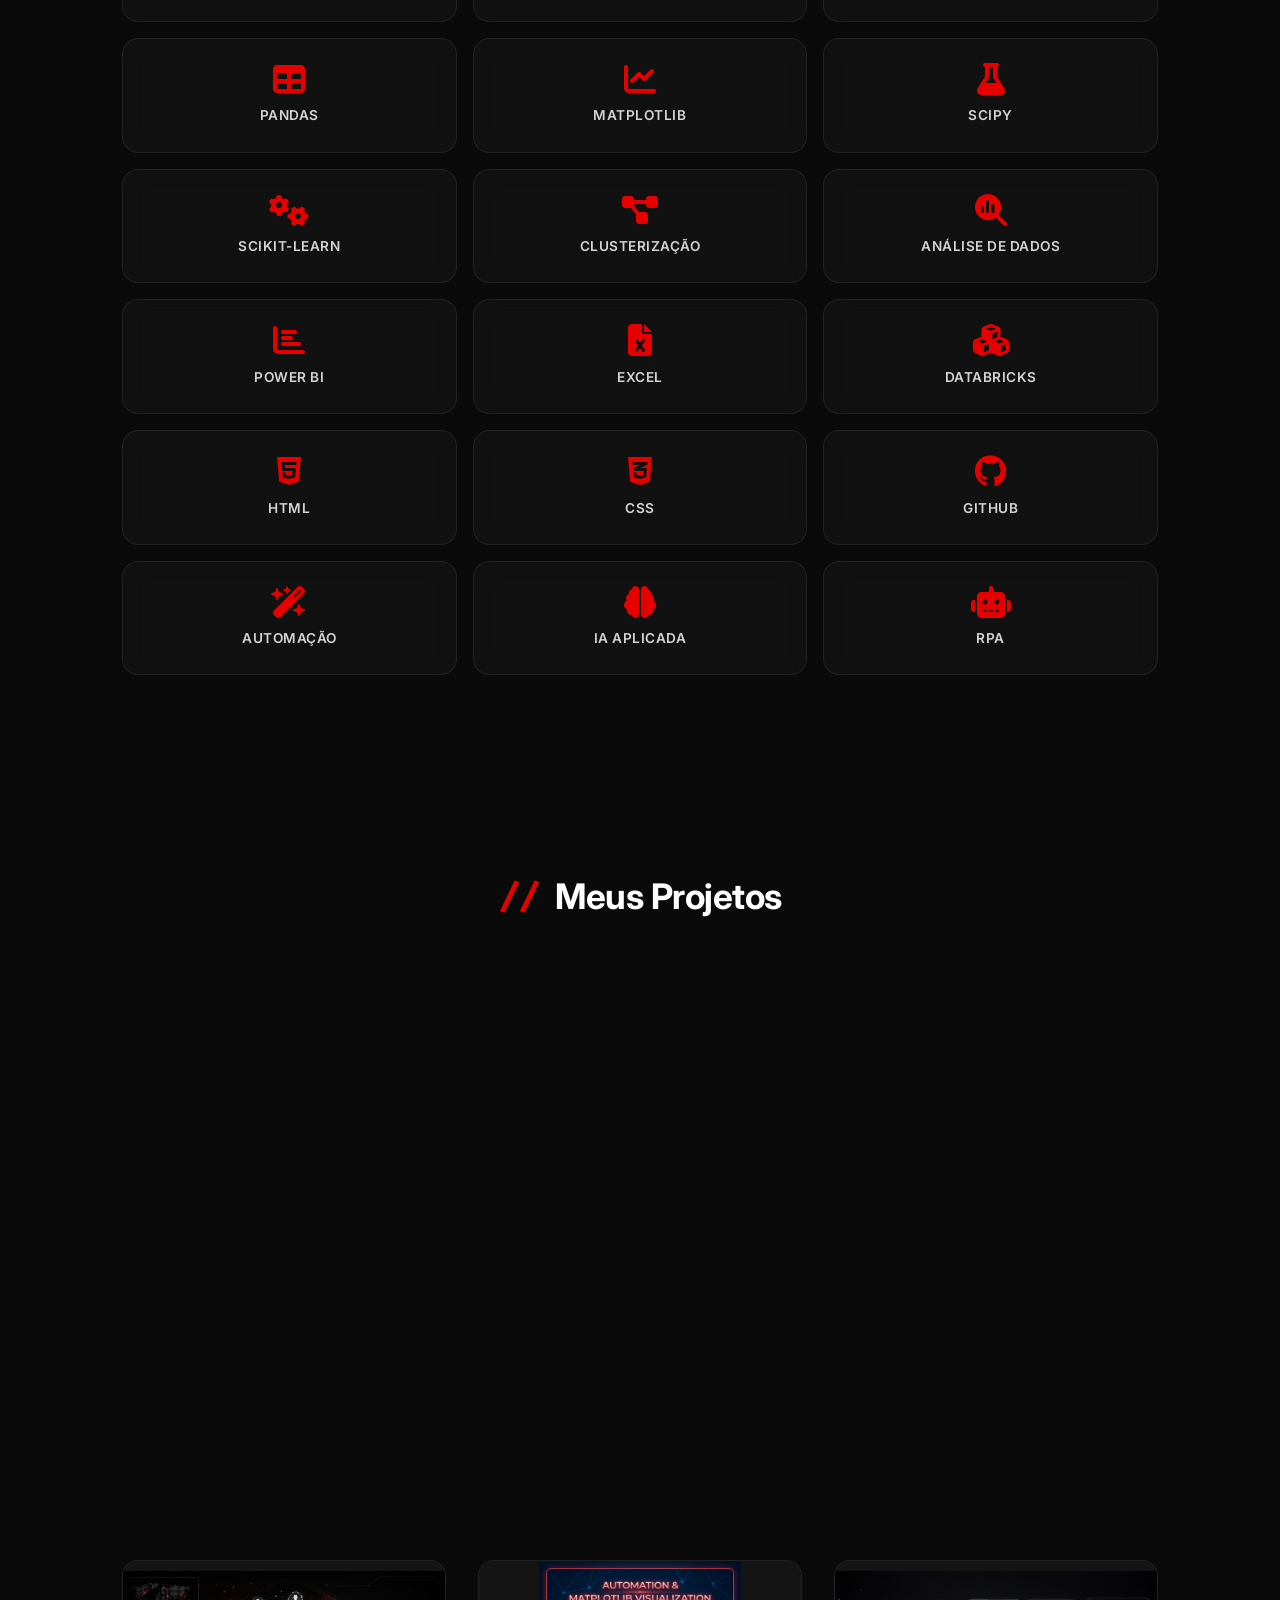
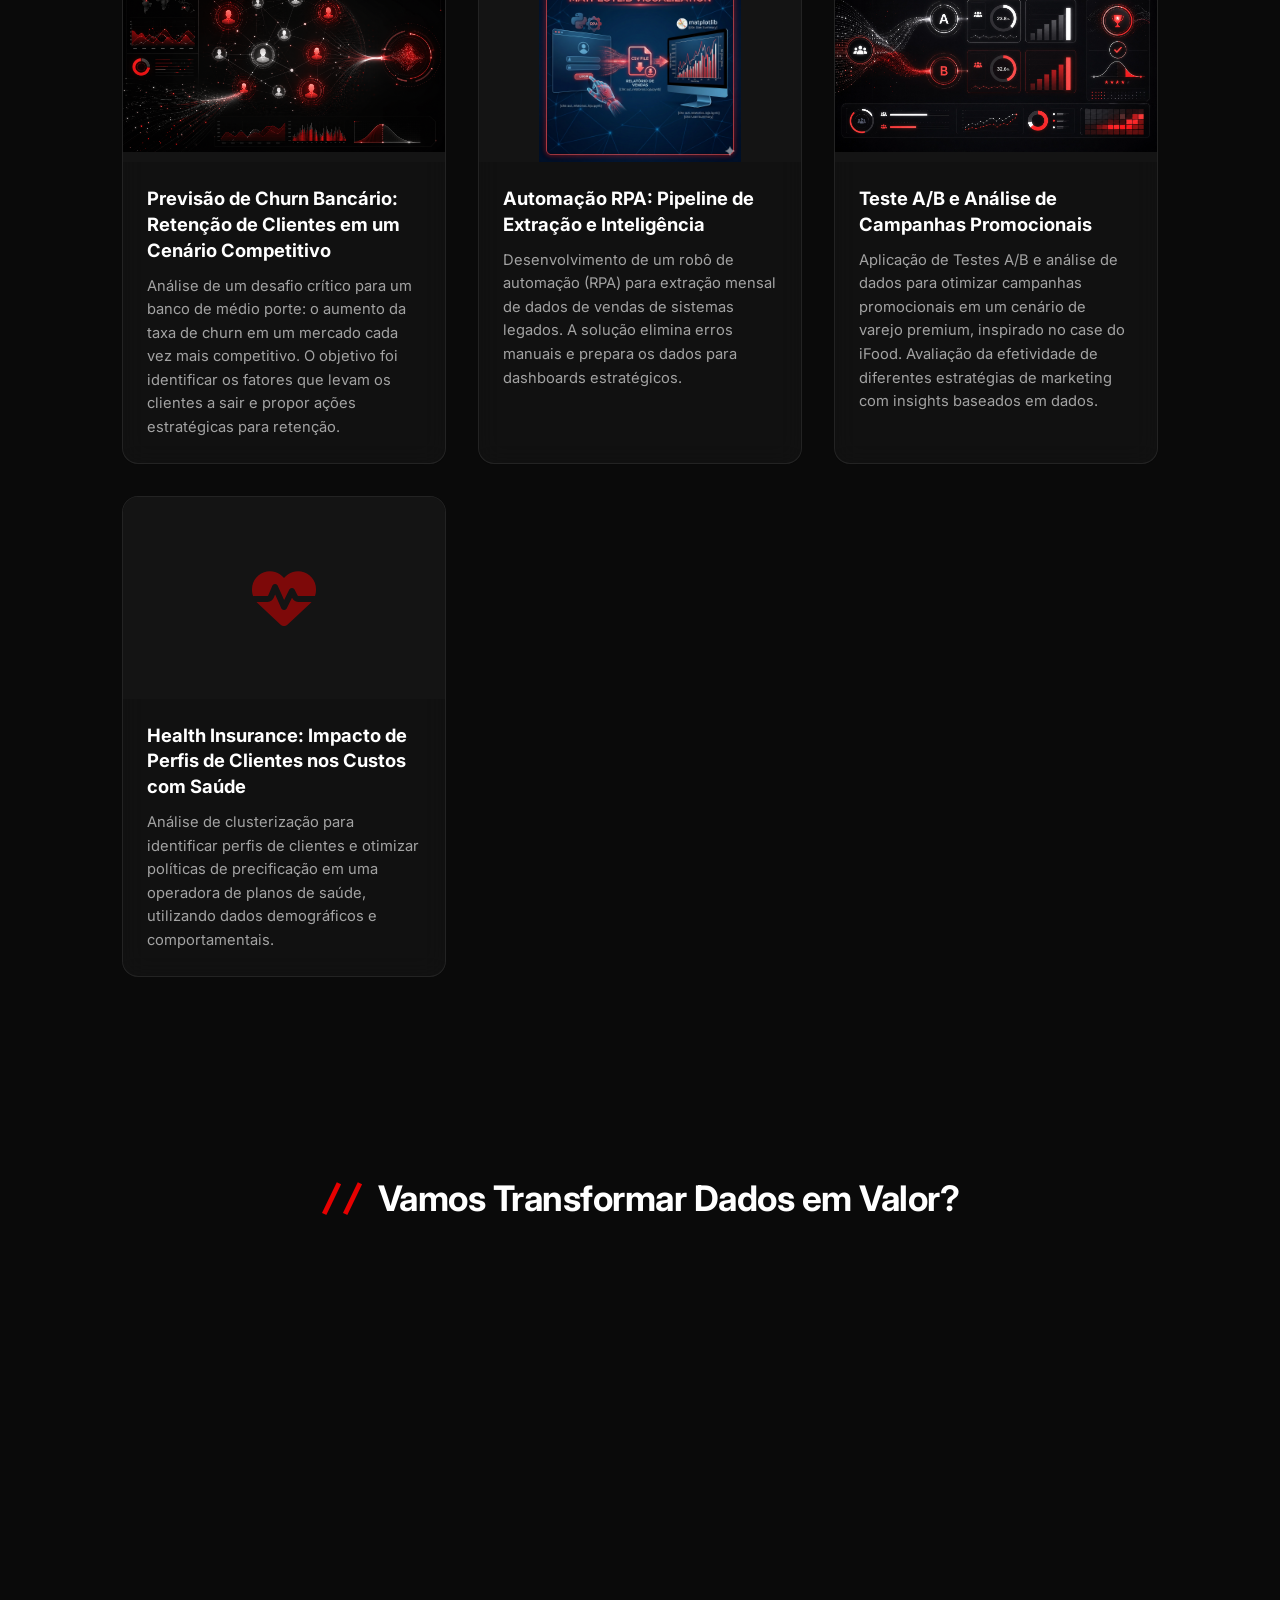
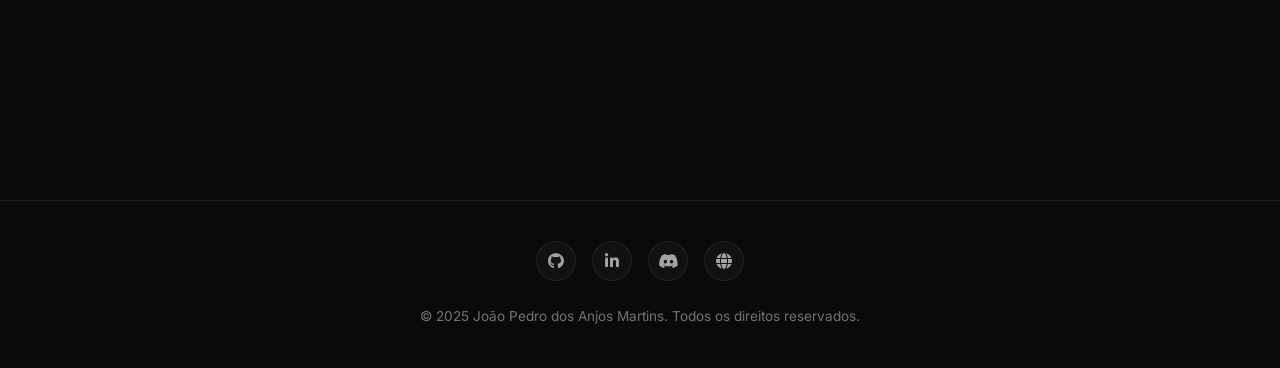
==== commit 2cc69a05: "feat: otimizar página do projeto de clusterização e card na página principal - Enriquecer projeto-cl" ====
--- a/index.html
+++ b/index.html
@@ -3,7 +3,7 @@
 <head>
     <meta charset="UTF-8">
     <meta name="viewport" content="width=device-width, initial-scale=1.0">
-    <link rel="icon" type="image/png" href="./img/icone-site.png">
+    <link rel="icon" type="image/png" href="./icone-site.png">
     <link rel="stylesheet" href="styles.css">
     <link rel="stylesheet" href="https://cdnjs.cloudflare.com/ajax/libs/font-awesome/6.5.1/css/all.min.css">
     <link href="https://fonts.googleapis.com/css2?family=Inter:wght@300;400;500;600;700;800&family=Fira+Code:wght@400;500&display=swap" rel="stylesheet">
@@ -198,11 +198,12 @@
                                 <span class="project-tag">Python</span>
                                 <span class="project-tag">Pandas</span>
                                 <span class="project-tag">Scikit-learn</span>
+                                <span class="project-tag">K-Means</span>
                             </div>
                         </div>
                         <div class="project-info">
                             <h3 class="project-title">Clusterização de Clientes para Estratégias de Retenção e Engajamento</h3>
-                            <p class="project-description">Utilizando Python, Pandas e Scikit-learn, realizei o pré-processamento dos dados, selecionei features comportamentais e financeiras cruciais, e determinei o número ideal de clusters. A análise resultou na identificação de três segmentos de clientes, cada um com características e necessidades únicas.</p>
+                            <p class="project-description">Segmentação não supervisionada de +45 mil clientes com K-Means, identificando 3 perfis distintos — incluindo 8.025 recorrentes inativos em risco de churn — e propondo ações estratégicas de marketing, retenção e vendas para cada segmento. Avaliação obrigatória da pós-graduação.</p>
                         </div>
                     </article>
                 </a>
@@ -271,6 +272,25 @@
                         <div class="project-info">
                             <h3 class="project-title">Teste A/B e Análise de Campanhas Promocionais</h3>
                             <p class="project-description">Aplicação de Testes A/B e análise de dados para otimizar campanhas promocionais em um cenário de varejo premium, inspirado no case do iFood. Avaliação da efetividade de diferentes estratégias de marketing com insights baseados em dados.</p>
+                        </div>
+                    </article>
+                </a>
+
+                <a href="projeto-health-insurance.html" class="project-card-link">
+                    <article class="project-card glass-card">
+                        <div class="project-image-wrapper">
+                            <div class="project-placeholder">
+                                <i class="fas fa-heartbeat"></i>
+                            </div>
+                            <div class="project-overlay">
+                                <span class="project-tag">Python</span>
+                                <span class="project-tag">Clusterização</span>
+                                <span class="project-tag">Pandas</span>
+                            </div>
+                        </div>
+                        <div class="project-info">
+                            <h3 class="project-title">Health Insurance: Impacto de Perfis de Clientes nos Custos com Saúde</h3>
+                            <p class="project-description">Análise de clusterização para identificar perfis de clientes e otimizar políticas de precificação em uma operadora de planos de saúde, utilizando dados demográficos e comportamentais.</p>
                         </div>
                     </article>
                 </a>
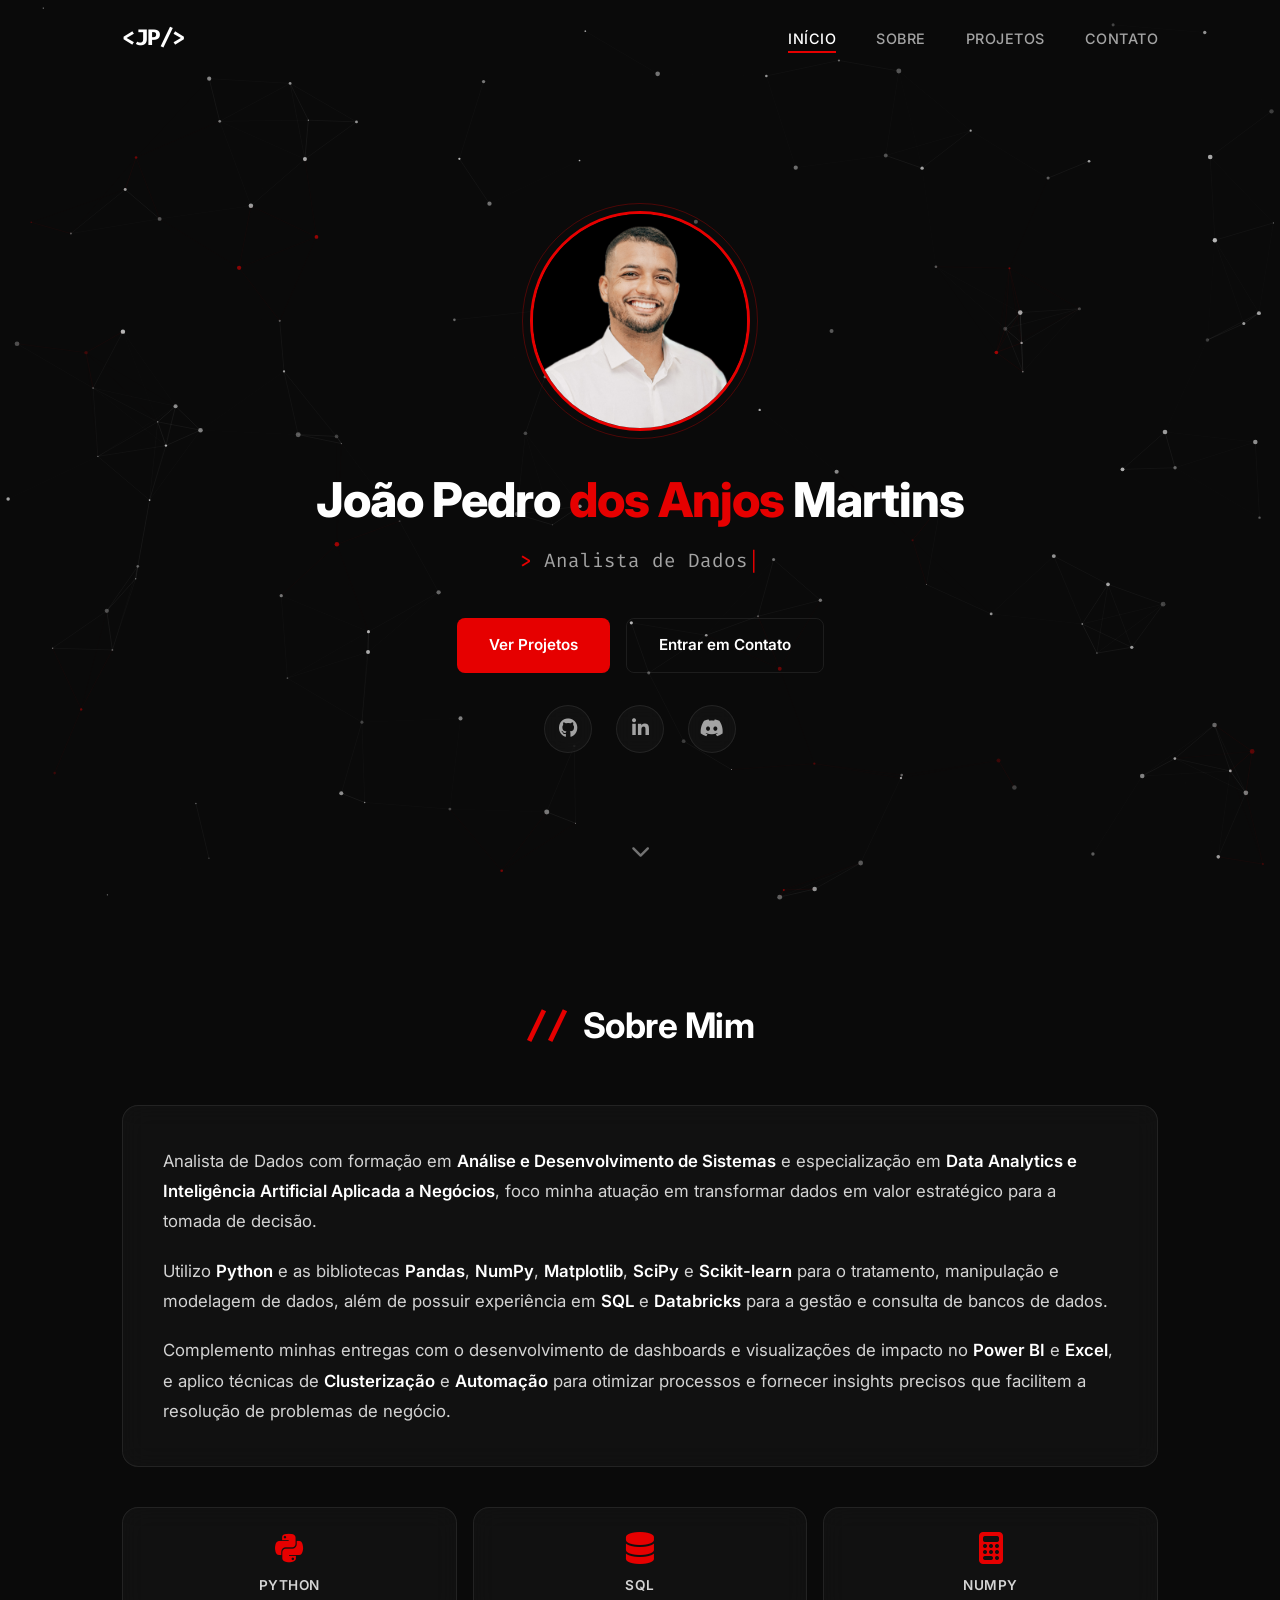
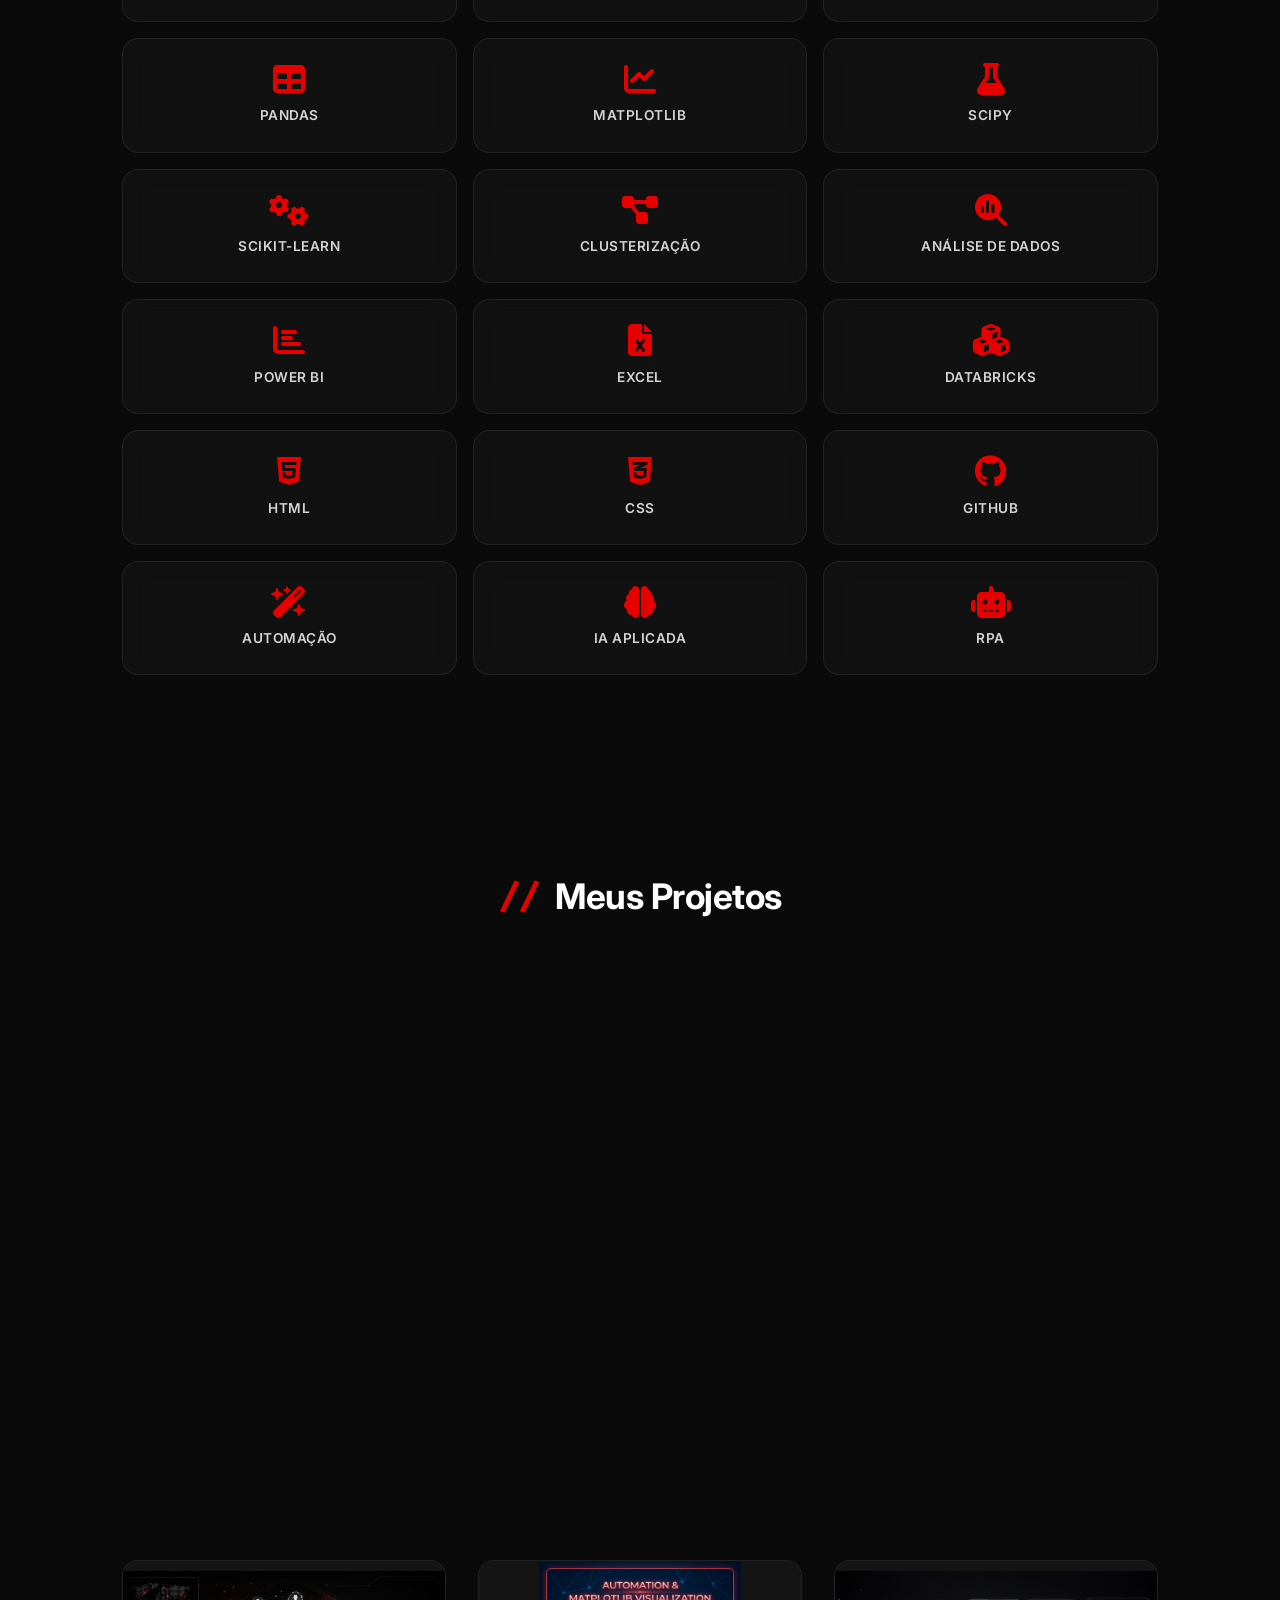
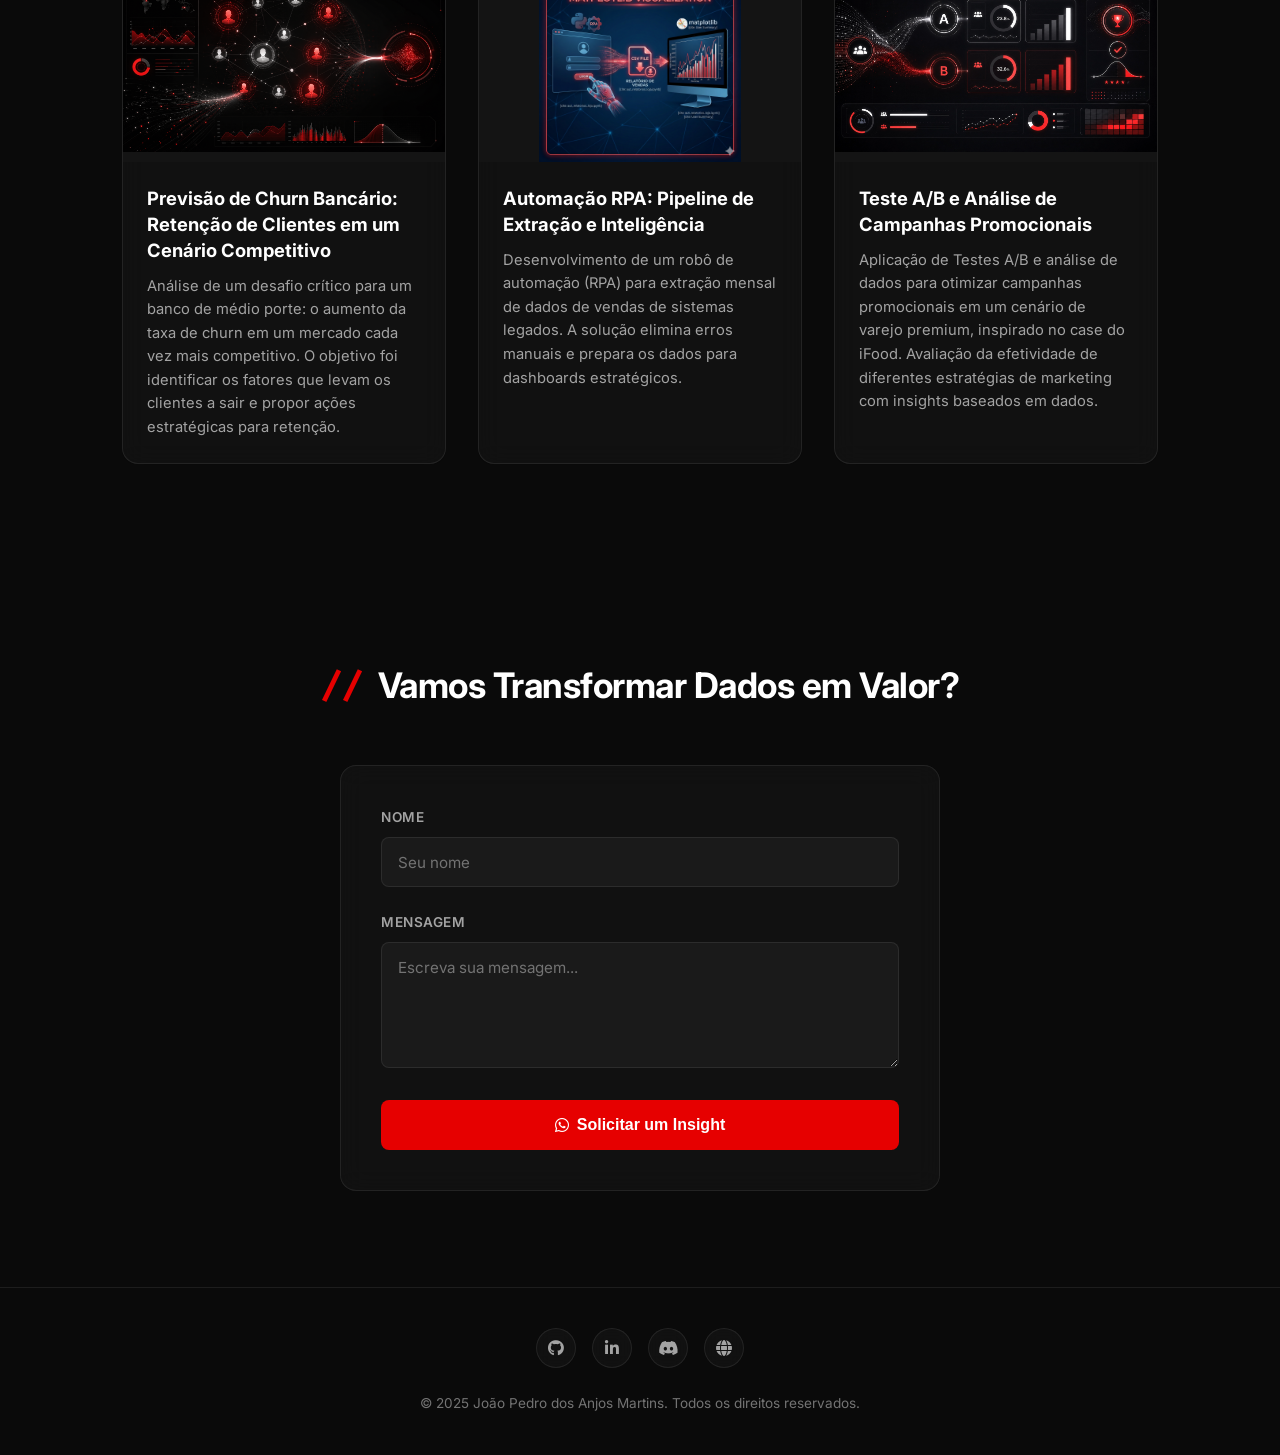
==== commit bdde7001: "Merge pull request #4 from DosAnjos013/devin/1778565170-otimizar-clusterizacao feat: otimizar página" ====
--- a/index.html
+++ b/index.html
@@ -3,7 +3,7 @@
 <head>
     <meta charset="UTF-8">
     <meta name="viewport" content="width=device-width, initial-scale=1.0">
-    <link rel="icon" type="image/png" href="./icone-site.png">
+    <link rel="icon" type="image/png" href="./img/icone-site.png">
     <link rel="stylesheet" href="styles.css">
     <link rel="stylesheet" href="https://cdnjs.cloudflare.com/ajax/libs/font-awesome/6.5.1/css/all.min.css">
     <link href="https://fonts.googleapis.com/css2?family=Inter:wght@300;400;500;600;700;800&family=Fira+Code:wght@400;500&display=swap" rel="stylesheet">
@@ -272,25 +272,6 @@
                         <div class="project-info">
                             <h3 class="project-title">Teste A/B e Análise de Campanhas Promocionais</h3>
                             <p class="project-description">Aplicação de Testes A/B e análise de dados para otimizar campanhas promocionais em um cenário de varejo premium, inspirado no case do iFood. Avaliação da efetividade de diferentes estratégias de marketing com insights baseados em dados.</p>
-                        </div>
-                    </article>
-                </a>
-
-                <a href="projeto-health-insurance.html" class="project-card-link">
-                    <article class="project-card glass-card">
-                        <div class="project-image-wrapper">
-                            <div class="project-placeholder">
-                                <i class="fas fa-heartbeat"></i>
-                            </div>
-                            <div class="project-overlay">
-                                <span class="project-tag">Python</span>
-                                <span class="project-tag">Clusterização</span>
-                                <span class="project-tag">Pandas</span>
-                            </div>
-                        </div>
-                        <div class="project-info">
-                            <h3 class="project-title">Health Insurance: Impacto de Perfis de Clientes nos Custos com Saúde</h3>
-                            <p class="project-description">Análise de clusterização para identificar perfis de clientes e otimizar políticas de precificação em uma operadora de planos de saúde, utilizando dados demográficos e comportamentais.</p>
                         </div>
                     </article>
                 </a>
